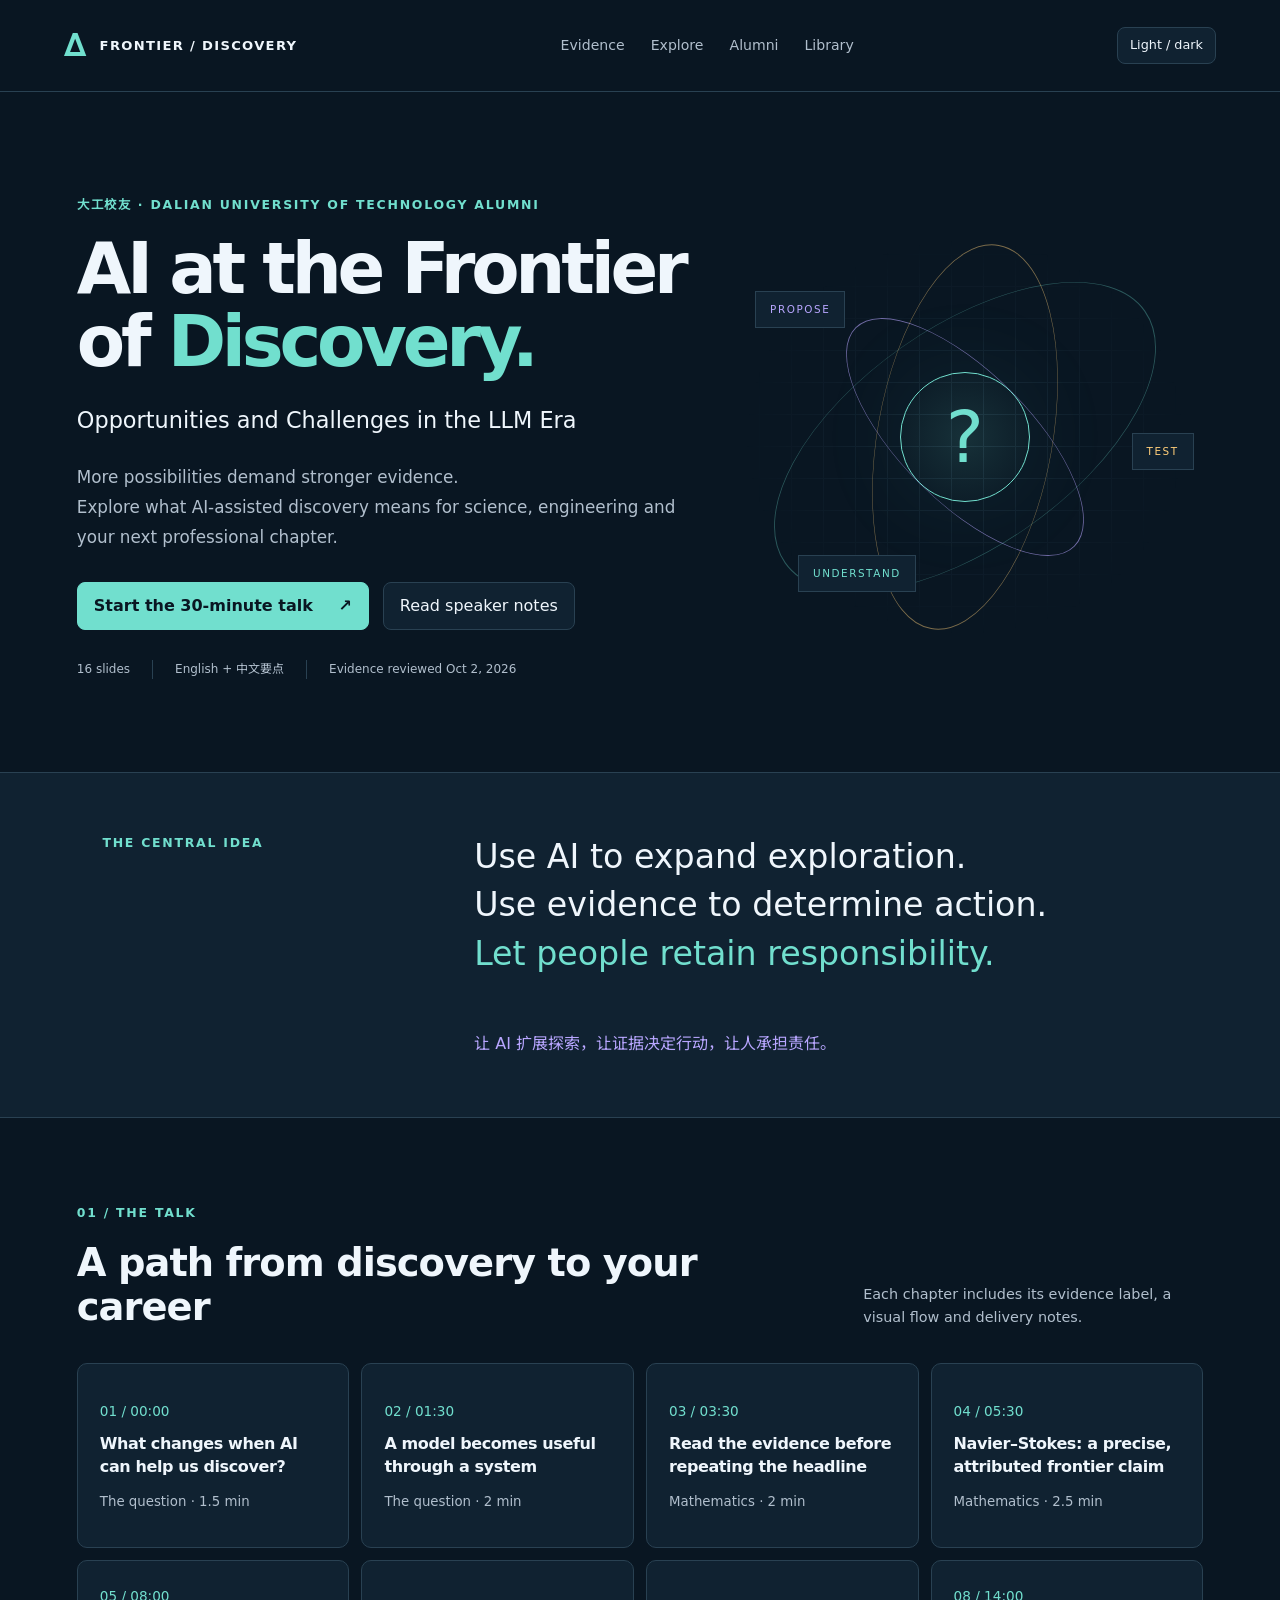
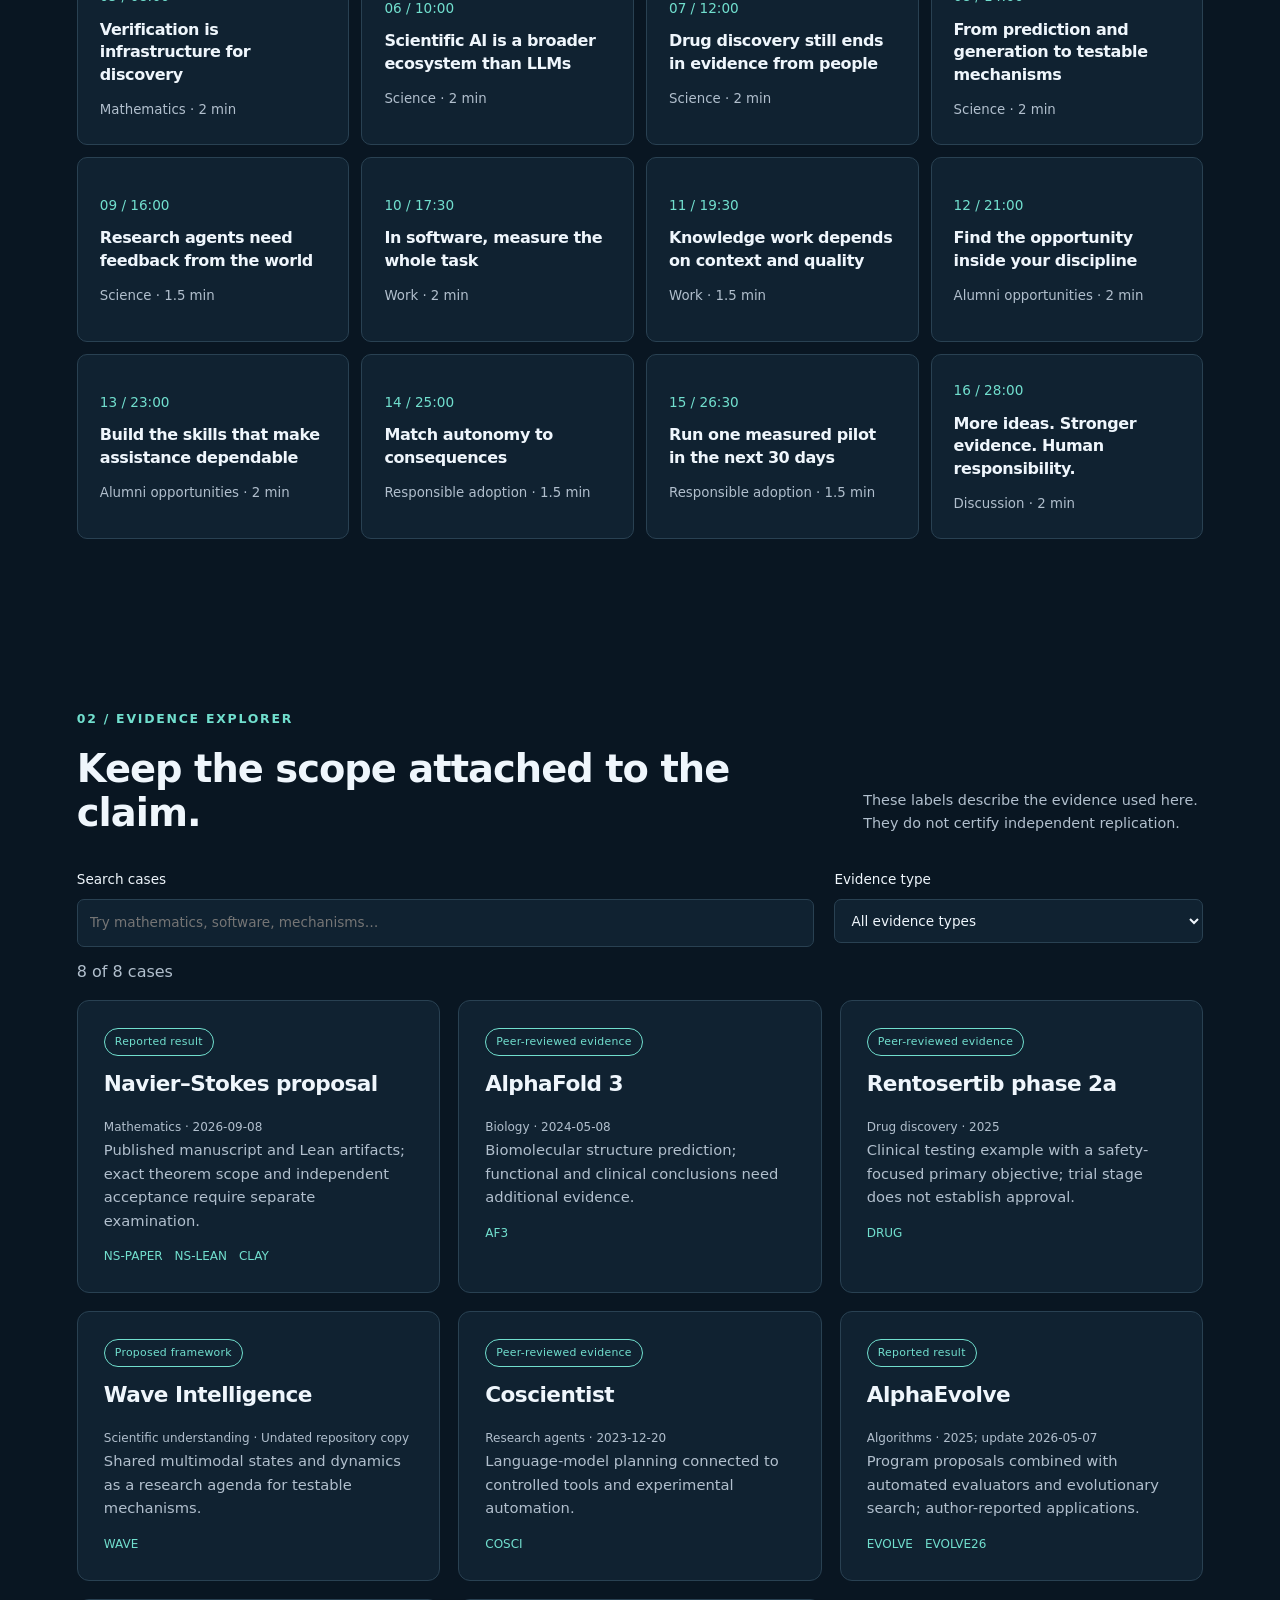
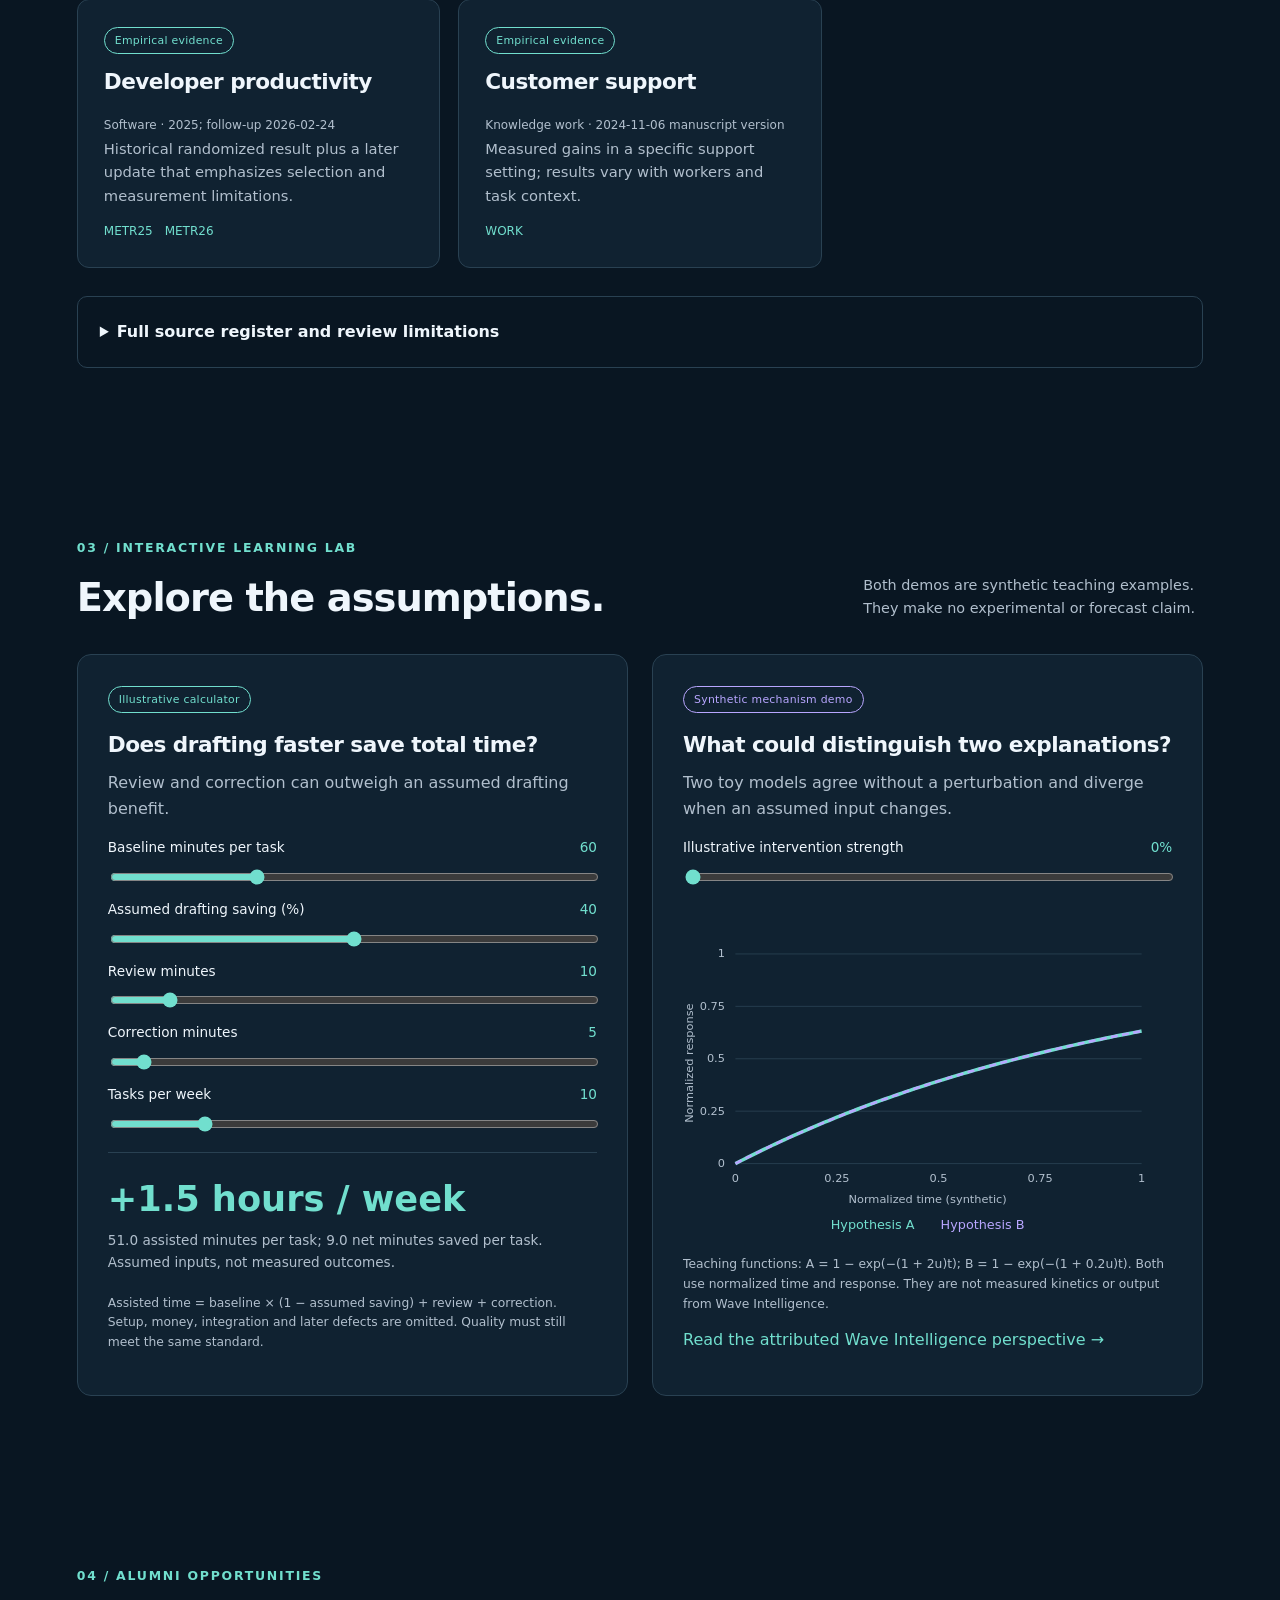
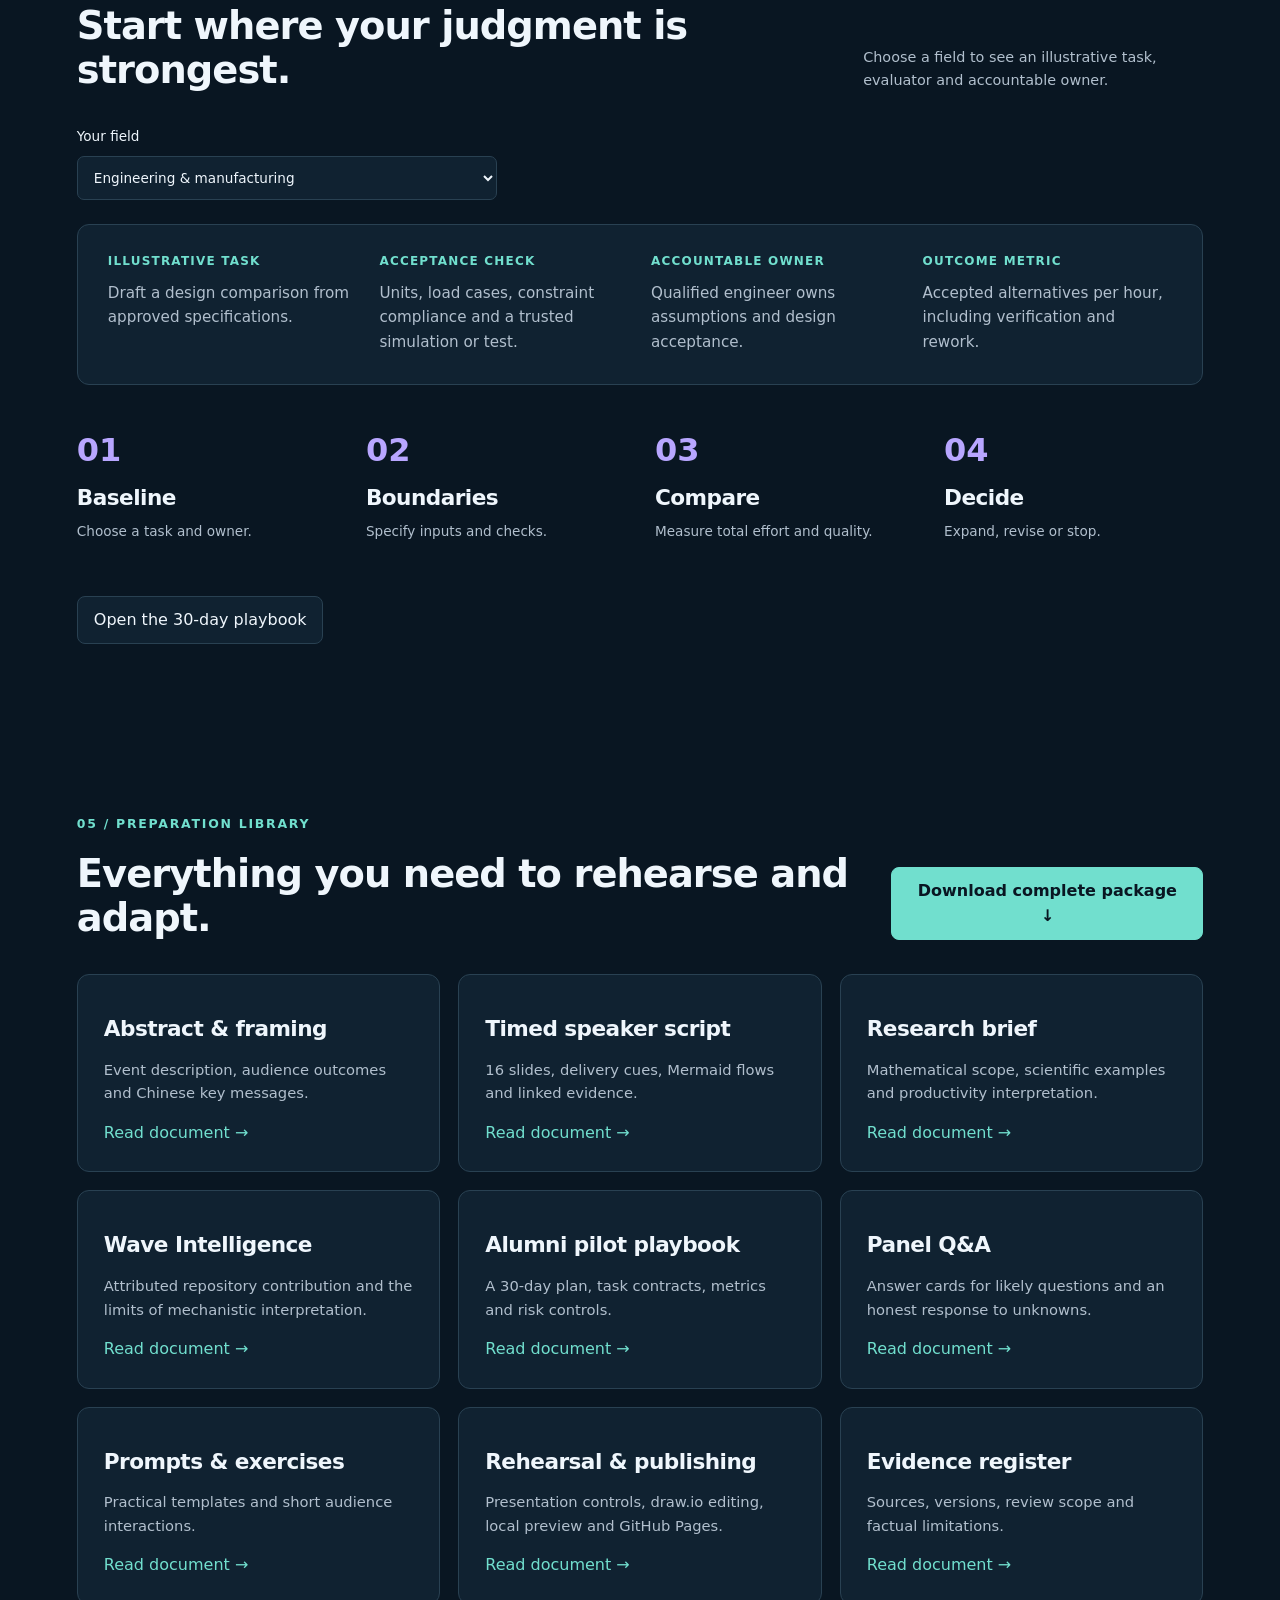
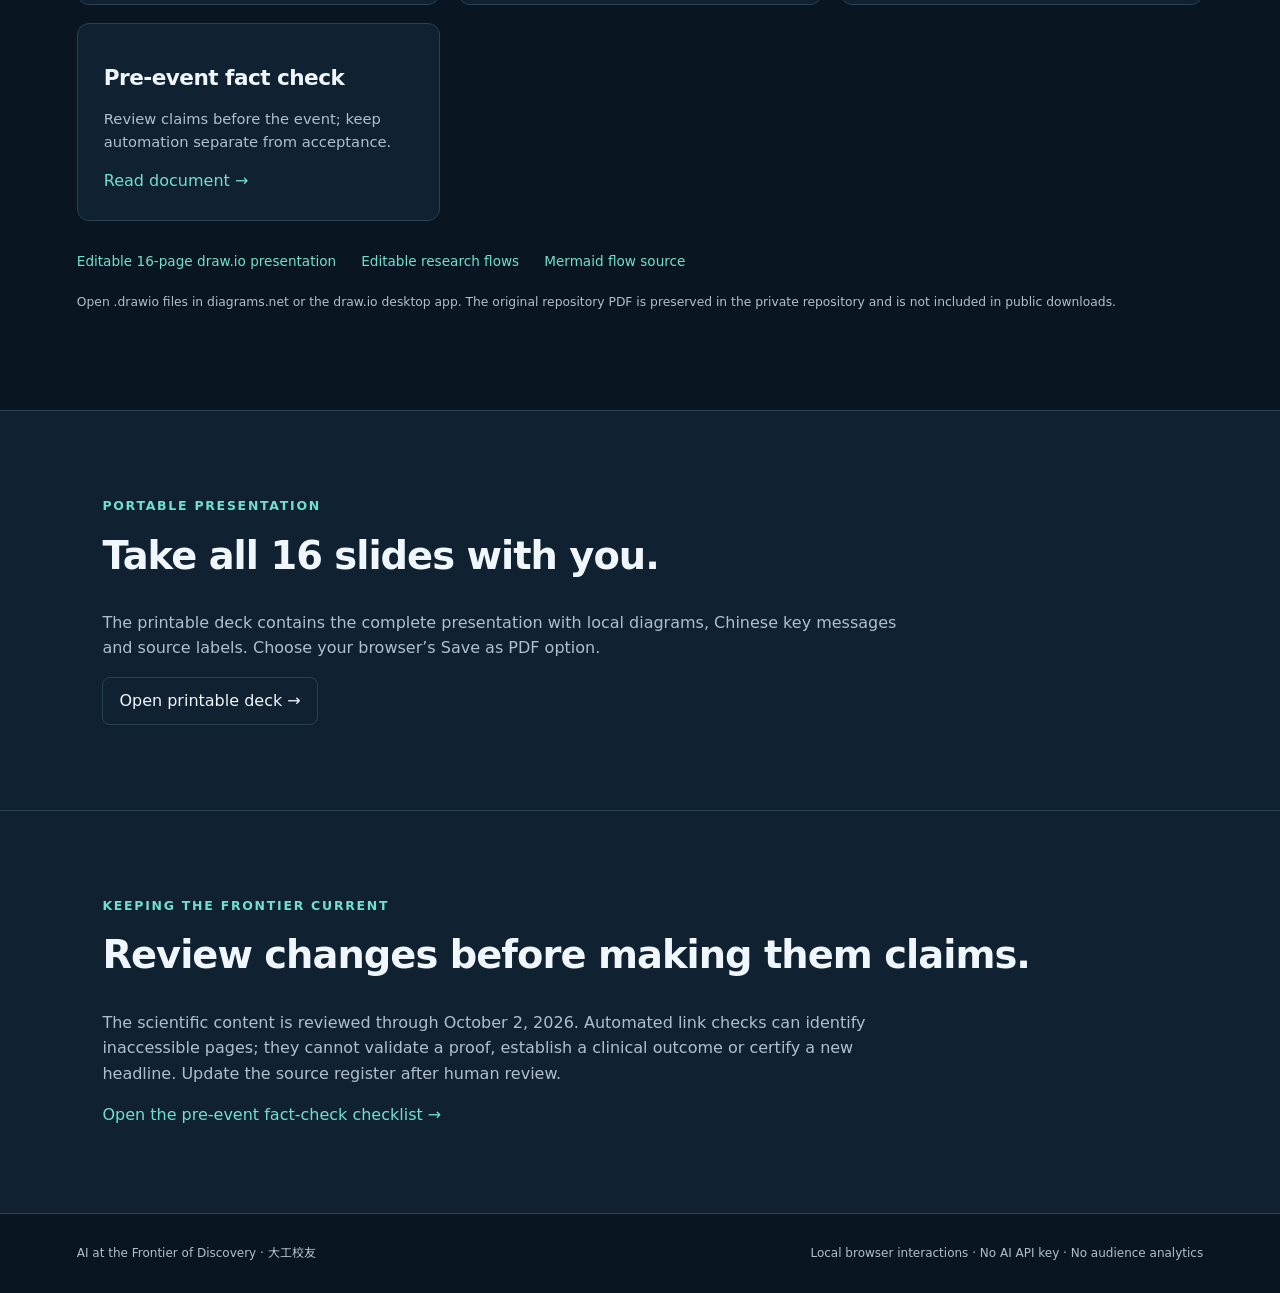
==== public/index.html @ de2366d5 "Publish reviewed DUT alumni AI discovery presentation" ====
<!doctype html>
<html lang="en">
<head>
  <meta charset="utf-8">
  <meta name="viewport" content="width=device-width, initial-scale=1">
  <meta name="description" content="A 30-minute talk for Dalian University of Technology alumni: evidence, discovery and career opportunities in the LLM era.">
  <meta name="theme-color" content="#091622">
  <title>AI at the Frontier of Discovery · 大工校友</title>
  <link rel="stylesheet" href="assets/style.css">
  <script defer src="assets/content.js"></script>
  <script defer src="assets/app.js"></script>
</head>
<body>
  <a class="skip" href="#main">Skip to content</a>
  <header class="topbar"><a class="brand" href="#home"><span class="brand-mark">∆</span> FRONTIER / DISCOVERY</a><nav aria-label="Main"><a href="#evidence">Evidence</a><a href="#lab">Explore</a><a href="#alumni">Alumni</a><a href="#library">Library</a></nav><button id="theme" aria-label="Toggle color theme">Light / dark</button></header>
  <main id="main">
    <section class="hero" id="home"><div class="hero-copy"><p class="eyebrow">大工校友 · Dalian University of Technology alumni</p><h1>AI at the Frontier<br>of <span>Discovery.</span></h1><p class="subtitle">Opportunities and Challenges in the LLM Era</p><p class="hero-body">More possibilities demand stronger evidence.<br>Explore what AI-assisted discovery means for science, engineering and your next professional chapter.</p><div class="actions"><button class="primary" id="present">Start the 30-minute talk <span>↗</span></button><a class="button" href="read/01-speaker-notes.html">Read speaker notes</a></div><div class="metadata"><span>16 slides</span><span>English + 中文要点</span><span>Evidence reviewed <time datetime="2026-10-02">Oct 2, 2026</time></span></div></div><div class="hero-art" aria-hidden="true"><div class="orbit orbit-a"></div><div class="orbit orbit-b"></div><div class="orbit orbit-c"></div><div class="art-core">?</div><span class="art-tag tag-a">PROPOSE</span><span class="art-tag tag-b">TEST</span><span class="art-tag tag-c">UNDERSTAND</span><div class="art-grid"></div></div></section>
    <section class="thesis"><p class="eyebrow">The central idea</p><p>Use AI to expand exploration.<br>Use evidence to determine action.<br><span>Let people retain responsibility.</span></p><div class="zh">让 AI 扩展探索，让证据决定行动，让人承担责任。</div></section>
    <section id="talk" class="section"><div class="section-head"><div><p class="eyebrow">01 / The talk</p><h2>A path from discovery to your career</h2></div><p>Each chapter includes its evidence label, a visual flow and delivery notes.</p></div><div id="chapter-list" class="chapter-grid"></div></section>
    <section id="evidence" class="section"><div class="section-head"><div><p class="eyebrow">02 / Evidence explorer</p><h2>Keep the scope attached to the claim.</h2></div><p>These labels describe the evidence used here. They do not certify independent replication.</p></div><div class="filters"><label>Search cases<input id="evidence-search" type="search" placeholder="Try mathematics, software, mechanisms…"></label><label>Evidence type<select id="evidence-filter"><option value="all">All evidence types</option><option>Reported result</option><option>Peer-reviewed evidence</option><option>Proposed framework</option><option>Empirical evidence</option></select></label></div><p id="evidence-count" role="status"></p><div id="evidence-cards" class="card-grid"></div><details class="source-panel"><summary>Full source register and review limitations</summary><div id="source-register"></div><a href="read/08-evidence-register.html">Read the complete evidence register</a></details></section>
    <section id="lab" class="section"><div class="section-head"><div><p class="eyebrow">03 / Interactive learning lab</p><h2>Explore the assumptions.</h2></div><p>Both demos are synthetic teaching examples. They make no experimental or forecast claim.</p></div><div class="lab-grid"><article class="panel"><span class="badge">Illustrative calculator</span><h3>Does drafting faster save total time?</h3><p>Review and correction can outweigh an assumed drafting benefit.</p><form id="calculator"><label>Baseline minutes per task <output id="base-out">60</output><input id="base" type="range" min="10" max="180" value="60" step="5"></label><label>Assumed drafting saving (%) <output id="saving-out">40</output><input id="saving" type="range" min="0" max="80" value="40" step="5"></label><label>Review minutes <output id="review-out">10</output><input id="review" type="range" min="0" max="90" value="10" step="5"></label><label>Correction minutes <output id="correction-out">5</output><input id="correction" type="range" min="0" max="90" value="5" step="5"></label><label>Tasks per week <output id="volume-out">10</output><input id="volume" type="range" min="1" max="50" value="10"></label></form><div class="result" aria-live="polite"><strong id="net-hours"></strong><span id="net-detail"></span></div><p class="fineprint">Assisted time = baseline × (1 − assumed saving) + review + correction. Setup, money, integration and later defects are omitted. Quality must still meet the same standard.</p></article><article class="panel"><span class="badge purple">Synthetic mechanism demo</span><h3>What could distinguish two explanations?</h3><p>Two toy models agree without a perturbation and diverge when an assumed input changes.</p><label>Illustrative intervention strength <output id="intervention-out">0%</output><input id="intervention" type="range" min="0" max="100" value="0" step="10"></label><svg id="mechanism-chart" viewBox="0 0 560 330" role="img" aria-labelledby="chart-title chart-desc"><title id="chart-title">Two synthetic response curves</title><desc id="chart-desc">With no intervention, the selected analytic curves coincide. Increasing the synthetic intervention changes one response rate more than the other.</desc><g id="chart-drawing"></g></svg><p class="legend"><span class="legend-a">Hypothesis A</span><span class="legend-b">Hypothesis B</span></p><p class="fineprint">Teaching functions: A = 1 − exp(−(1 + 2u)t); B = 1 − exp(−(1 + 0.2u)t). Both use normalized time and response. They are not measured kinetics or output from Wave Intelligence.</p><a href="read/03-wave-intelligence.html">Read the attributed Wave Intelligence perspective →</a></article></div></section>
    <section id="alumni" class="section"><div class="section-head"><div><p class="eyebrow">04 / Alumni opportunities</p><h2>Start where your judgment is strongest.</h2></div><p>Choose a field to see an illustrative task, evaluator and accountable owner.</p></div><label class="career-label">Your field<select id="career-select"></select></label><div id="career-card" class="career-card" aria-live="polite"></div><div class="pilot-strip"><div><b>01</b><h3>Baseline</h3><p>Choose a task and owner.</p></div><div><b>02</b><h3>Boundaries</h3><p>Specify inputs and checks.</p></div><div><b>03</b><h3>Compare</h3><p>Measure total effort and quality.</p></div><div><b>04</b><h3>Decide</h3><p>Expand, revise or stop.</p></div></div><a class="button" href="read/04-alumni-playbook.html">Open the 30-day playbook</a></section>
    <section id="library" class="section"><div class="section-head"><div><p class="eyebrow">05 / Preparation library</p><h2>Everything you need to rehearse and adapt.</h2></div><a class="button primary" href="downloads/talk-package.zip" download>Download complete package ↓</a></div><div id="document-list" class="card-grid"></div><div class="download-row"><a href="downloads/diagrams/presentation.drawio" download>Editable 16-page draw.io presentation</a><a href="downloads/diagrams/research-flows.drawio" download>Editable research flows</a><a href="downloads/diagrams/flows.md" download>Mermaid flow source</a></div><p class="fineprint">Open .drawio files in diagrams.net or the draw.io desktop app. The original repository PDF is preserved in the private repository and is not included in public downloads.</p></section>
    <section class="section compact"><p class="eyebrow">Portable presentation</p><h2>Take all 16 slides with you.</h2><p>The printable deck contains the complete presentation with local diagrams, Chinese key messages and source labels. Choose your browser’s Save as PDF option.</p><a class="button" href="print.html">Open printable deck →</a></section>
    <section id="updates" class="section compact"><p class="eyebrow">Keeping the frontier current</p><h2>Review changes before making them claims.</h2><p>The scientific content is reviewed through October 2, 2026. Automated link checks can identify inaccessible pages; they cannot validate a proof, establish a clinical outcome or certify a new headline. Update the source register after human review.</p><a href="read/09-fact-check-checklist.html">Open the pre-event fact-check checklist →</a></section>
  </main>
  <footer><span>AI at the Frontier of Discovery · 大工校友</span><span>Local browser interactions · No AI API key · No audience analytics</span></footer>
  <dialog id="deck" aria-labelledby="slide-title"><div class="deck-shell"><div class="deck-top"><span id="slide-section"></span><div class="deck-tools"><button id="fullscreen">Fullscreen</button><button id="notes-toggle" aria-pressed="false">Speaker notes</button><button id="close-deck" aria-label="Close presentation">Close ×</button></div></div><div class="deck-content"><article id="slide" class="slide"><p id="slide-status" class="badge"></p><h2 id="slide-title"></h2><p id="slide-zh" class="slide-zh" lang="zh"></p><ul id="slide-points"></ul><img id="slide-flow" alt=""><p id="slide-caption" class="fineprint"></p><div id="slide-sources" class="slide-sources"></div></article><aside id="speaker-notes" hidden><h3>Delivery notes</h3><p id="slide-script"></p><p id="slide-cue"></p><a href="read/01-speaker-notes.html" target="_blank" rel="noopener">Open all notes in another window</a></aside></div><div class="deck-bottom"><button id="prev-slide" aria-label="Previous slide">← Previous</button><label class="slide-picker">Slide<select id="slide-select" aria-label="Choose slide"></select></label><div class="rehearsal"><span id="talk-time" role="timer">00:00 / 30:00</span><span id="pace">Ready to rehearse</span><button id="timer-toggle">Start timer</button><button id="timer-reset">Reset</button></div><button id="next-slide" aria-label="Next slide">Next →</button></div><div class="progress-track"><div id="slide-progress"></div></div><p class="keyboard-help">← → slides · N notes · Esc close · Timer starts only when you choose Start timer</p></div></dialog>
  <noscript><p class="noscript">Enable JavaScript for presentation and interactive tools. <a href="read/01-speaker-notes.html">The complete speaker script is also available as a readable document.</a></p></noscript>
</body>
</html>
---- public/assets/style.css ----
@font-face{font-family:FrontierCJK;src:url('frontier-cjk.ttf') format('truetype');font-display:swap;unicode-range:U+2000-FFFF}
:root{color-scheme:dark;--bg:#091622;--surface:#102231;--surface2:#152b3d;--text:#eff6fc;--muted:#b1bfcd;--line:#294152;--accent:#71dfce;--purple:#b8a6ff;--gold:#ffce79;--shadow:0 20px 55px #0003}
*{box-sizing:border-box}html{scroll-behavior:smooth;scroll-padding-top:100px}body{margin:0;background:var(--bg);color:var(--text);font-family:Inter,ui-sans-serif,system-ui,-apple-system,"Segoe UI",Arial,FrontierCJK,sans-serif;line-height:1.6}body.light{color-scheme:light;--bg:#f3f6f8;--surface:#fff;--surface2:#e6eef3;--text:#102333;--muted:#485e6c;--line:#cad6df;--accent:#087d70;--purple:#6850ae;--gold:#8c5b0d;--shadow:0 20px 55px #1023330b}a{color:var(--accent);text-decoration:none}a:hover{text-decoration:underline}button,input,select{font:inherit}button,.button{border:1px solid var(--line);border-radius:8px;padding:10px 16px;background:var(--surface);color:var(--text);cursor:pointer;display:inline-block;text-align:center}button:hover,.button:hover{border-color:var(--accent);text-decoration:none}button:disabled{opacity:.4;cursor:default}.primary{background:var(--accent);color:var(--bg);border-color:var(--accent);font-weight:700}.primary:hover{filter:brightness(1.08)}:focus-visible{outline:3px solid var(--gold);outline-offset:4px}h1,h2,h3,p{margin-top:0}h1,h2,h3{line-height:1.15;letter-spacing:-.025em}h2{font-size:clamp(1.9rem,3vw,2.8rem)}h3{font-size:1.35rem}p{color:var(--muted)}.eyebrow{text-transform:uppercase;letter-spacing:.14em;color:var(--accent);font-size:.78rem;font-weight:700;margin-bottom:18px}.skip{position:absolute;top:-100px;left:20px;z-index:1000;background:var(--accent);color:var(--bg);padding:12px}.skip:focus{top:12px}.topbar{display:flex;align-items:center;justify-content:space-between;gap:24px;padding:20px max(5vw,24px);border-bottom:1px solid var(--line);position:sticky;top:0;z-index:10;background:var(--bg)}.brand{display:flex;align-items:center;gap:12px;color:var(--text);font-size:.82rem;letter-spacing:.1em;font-weight:700}.brand-mark{color:var(--accent);font-size:2rem}.topbar nav{display:flex;gap:26px}.topbar nav a{color:var(--muted);font-size:.88rem}.topbar button{font-size:.8rem;padding:7px 12px}.hero{padding:100px 6vw 90px;max-width:1500px;margin:auto;display:grid;grid-template-columns:1.3fr 1fr;align-items:center;gap:30px;min-height:680px}.hero h1{font-size:clamp(3rem,5.5vw,5.6rem);line-height:1.03;margin-bottom:25px;letter-spacing:-.06em}.hero h1 span{color:var(--accent)}.subtitle{font-size:1.4rem;color:var(--text)}.hero-body{font-size:1.05rem;max-width:600px;line-height:1.8}.actions{display:flex;gap:14px;flex-wrap:wrap;margin-top:30px}.actions span{margin-left:20px}.metadata{display:flex;gap:22px;font-size:.75rem;color:var(--muted);margin-top:30px;flex-wrap:wrap}.metadata span+span{border-left:1px solid var(--line);padding-left:22px}.hero-art{height:430px;position:relative;display:flex;align-items:center;justify-content:center;isolation:isolate}.art-core{display:grid;place-items:center;border:1px solid var(--accent);border-radius:50%;width:130px;height:130px;font-size:4.5rem;color:var(--accent);background:radial-gradient(circle,#71dfce22,transparent);box-shadow:0 0 100px #71dfce15}.orbit{position:absolute;width:310px;height:310px;border:1px solid #71dfce55;border-radius:50%;transform:rotate(-25deg) scaleY(.5)}.orbit-a{transform:rotate(45deg) scaleY(.42);border-color:#b8a6ff99}.orbit-b{transform:rotate(-35deg) scaleY(.5);width:440px;height:440px}.orbit-c{transform:rotate(100deg) scaleY(.45);border-color:#ffce7977;width:390px;height:390px}.art-tag{position:absolute;font-size:.65rem;letter-spacing:.15em;background:var(--surface);border:1px solid var(--line);padding:9px 14px}.tag-a{left:6%;top:16%;color:var(--purple)}.tag-b{right:2%;top:49%;color:var(--gold)}.tag-c{left:15%;bottom:14%;color:var(--accent)}.art-grid{position:absolute;inset:0;z-index:-1;background-image:linear-gradient(var(--line) 1px,transparent 1px),linear-gradient(90deg,var(--line) 1px,transparent 1px);background-size:32px 32px;mask-image:radial-gradient(ellipse,#0007,transparent 65%)}.thesis{border-block:1px solid var(--line);padding:60px 8vw;background:var(--surface);display:grid;grid-template-columns:1fr 2fr;gap:20px}.thesis>p:nth-child(2){font-size:clamp(1.6rem,2.6vw,2.3rem);color:var(--text);line-height:1.45}.thesis span{color:var(--accent)}.zh{grid-column:2;color:var(--purple);font-size:1rem}.section{padding:85px 6vw;max-width:1500px;margin:auto;scroll-margin-top:30px}.section-head{display:flex;justify-content:space-between;align-items:end;gap:36px;margin-bottom:34px}.section-head h2{max-width:780px;margin-bottom:0}.section-head>p{max-width:340px;font-size:.9rem;margin:0}.chapter-grid{display:grid;grid-template-columns:repeat(4,1fr);gap:12px}.chapter{display:block;background:var(--surface);border:1px solid var(--line);border-radius:10px;padding:22px;text-align:left;width:100%;min-height:185px}.chapter .number{color:var(--accent);font-size:.85rem}.chapter h3{font-size:1rem;margin:10px 0;line-height:1.4}.chapter small{color:var(--muted)}.filters{display:grid;grid-template-columns:2fr 1fr;gap:20px;margin-bottom:12px}label{display:block;color:var(--text);font-size:.85rem}input[type=search],select{display:block;width:100%;margin-top:8px;padding:12px;border:1px solid var(--line);border-radius:7px;background:var(--surface);color:var(--text)}.card-grid{display:grid;grid-template-columns:repeat(3,1fr);gap:18px}.card{padding:26px;border:1px solid var(--line);border-radius:12px;background:var(--surface)}.card h3{margin:16px 0}.card p{font-size:.92rem}.card time{font-size:.75rem;color:var(--muted)}.badge{display:inline-block;font-size:.68rem;letter-spacing:.025em;border:1px solid var(--accent);color:var(--accent);border-radius:30px;padding:4px 10px;background:transparent}.badge.purple{color:var(--purple);border-color:var(--purple)}.source-links{display:flex;flex-wrap:wrap;gap:12px;font-size:.75rem}.source-panel{border:1px solid var(--line);border-radius:10px;padding:22px;margin-top:28px}.source-panel summary{cursor:pointer;font-weight:600}.source-entry{margin:24px 0;padding-bottom:12px;border-bottom:1px solid var(--line)}.source-entry p{font-size:.88rem}.source-entry small{color:var(--muted)}.lab-grid{display:grid;grid-template-columns:1fr 1fr;gap:24px}.panel{padding:30px;border:1px solid var(--line);border-radius:14px;background:var(--surface)}.panel h3{margin:20px 0 12px}.panel label{margin:14px 0}.panel output{float:right;color:var(--accent);font-variant-numeric:tabular-nums}input[type=range]{display:block;width:100%;margin-top:10px;accent-color:var(--accent);cursor:pointer}.result{border-top:1px solid var(--line);padding:25px 0 0;margin-top:20px}.result strong{display:block;font-size:2.2rem;color:var(--accent);line-height:1.2}.result.negative strong{color:var(--gold)}.result span{display:block;color:var(--muted);font-size:.85rem;margin-top:10px}.fineprint{font-size:.77rem;line-height:1.6;color:var(--muted);margin-top:20px}.legend{display:flex;justify-content:center;gap:26px;font-size:.8rem}.legend-a{color:var(--accent)}.legend-b{color:var(--purple)}#mechanism-chart{width:100%;height:auto;margin-top:20px}#mechanism-chart text{fill:var(--muted);font-family:inherit;font-size:13px}#mechanism-chart .axis{stroke:var(--line)}.career-label{max-width:420px;margin-bottom:24px}.career-card{display:grid;grid-template-columns:repeat(4,1fr);gap:22px;background:var(--surface);padding:30px;border:1px solid var(--line);border-radius:12px}.career-card h3{font-size:.75rem;color:var(--accent);text-transform:uppercase;letter-spacing:.1em}.career-card p{font-size:.95rem;margin:0}.pilot-strip{display:grid;grid-template-columns:repeat(4,1fr);gap:30px;margin:40px 0}.pilot-strip b{font-size:2rem;color:var(--purple)}.pilot-strip h3{margin:10px 0}.pilot-strip p{font-size:.85rem}.download-row{display:flex;flex-wrap:wrap;gap:25px;margin-top:30px;font-size:.85rem}.compact{border-top:1px solid var(--line);max-width:none;padding-inline:8vw;background:var(--surface)}.compact p{max-width:800px}footer{display:flex;justify-content:space-between;gap:25px;padding:30px 6vw;border-top:1px solid var(--line);font-size:.75rem;color:var(--muted)}.noscript{padding:30px}.reader nav{display:flex;gap:24px;align-items:center;flex-wrap:wrap;padding:24px 5vw;border-bottom:1px solid var(--line)}.reader main{max-width:1000px;margin:60px auto;padding:0 30px 60px}.reader h1{font-size:2.8rem}.reader h2{font-size:1.8rem;margin-top:50px}.reader h3{margin-top:35px}.reader p,.reader li{color:var(--muted)}.reader li{margin-block:8px}.reader pre{padding:20px;border:1px solid var(--line);background:var(--surface);overflow:auto;border-radius:10px;white-space:pre-wrap}.reader code{font-size:.88rem;color:var(--text);overflow-wrap:anywhere}.table-scroll{overflow:auto}table{border-collapse:collapse;width:100%;font-size:.85rem;margin-block:20px}th,td{border:1px solid var(--line);padding:13px;text-align:left;vertical-align:top}th{background:var(--surface2)}.mermaid-output{background:#fff;border-radius:8px;margin-top:15px;overflow:auto}.mermaid-output svg{max-width:100%;height:auto}.reader .render-mermaid{font-size:.8rem}dialog{max-width:none;max-height:none;inset:0;margin:0;width:100vw;height:100dvh;border:0;padding:0;background:var(--bg);color:var(--text)}dialog::backdrop{background:#000b}.deck-shell{display:flex;flex-direction:column;height:100%;padding:22px 4vw}.deck-top,.deck-bottom{display:flex;align-items:center;justify-content:space-between;gap:18px}.deck-top{font-size:.8rem;color:var(--accent)}.deck-tools{display:flex;gap:10px}.deck-tools button,.deck-bottom button{font-size:.8rem;padding:8px 12px}.deck-content{flex:1;min-height:0;display:flex;gap:30px;overflow:auto;align-items:start}.slide{width:100%;max-width:1450px;margin:auto;padding:24px 2vw 10px}.slide h2{font-size:clamp(2rem,4vw,4rem);max-width:1200px;line-height:1.1;margin:16px 0}.slide-zh{color:var(--purple);font-size:clamp(.95rem,1.4vw,1.4rem)}.slide ul{padding-left:24px;margin:18px 0;list-style-type:disc}.slide li{font-size:clamp(1.05rem,1.75vw,1.75rem);line-height:1.5;margin:8px 0}.slide img{display:block;width:100%;max-height:220px;object-fit:contain}.slide .fineprint{font-size:.72rem;margin:0 0 8px}.slide-sources{display:flex;gap:14px;font-size:.72rem;flex-wrap:wrap}.deck-content.has-notes .slide{width:65%;margin:0}.deck-content aside{width:35%;padding:22px;background:var(--surface);font-size:.86rem;border-radius:10px;margin-top:25px}.deck-content aside p{white-space:pre-line}.deck-content.has-notes .slide h2{font-size:2.5rem}.deck-content.has-notes .slide li{font-size:1.15rem}.deck-content.has-notes .slide img{max-height:160px}.deck-bottom{padding-top:14px;border-top:1px solid var(--line)}.slide-picker{min-width:110px;font-size:.7rem}.slide-picker select{padding:5px;margin-top:2px;max-width:180px;font-size:.8rem}.rehearsal{display:flex;align-items:center;gap:12px;font-size:.8rem;flex-wrap:wrap}.rehearsal #talk-time{font-variant-numeric:tabular-nums;color:var(--accent)}#pace{font-size:.7rem;color:var(--muted);max-width:180px}.progress-track{height:3px;background:var(--line);margin-top:14px}#slide-progress{height:3px;background:var(--accent);transition:width .2s}.keyboard-help{font-size:.65rem;text-align:center;margin:8px 0 0;color:var(--muted)}
@media(min-width:1500px){.hero{padding-inline:90px}.section{padding-inline:90px}}@media(max-width:1000px){.hero{grid-template-columns:1.5fr 1fr;padding-top:65px}.hero-art{transform:scale(.8)}.chapter-grid{grid-template-columns:repeat(2,1fr)}.card-grid{grid-template-columns:repeat(2,1fr)}.career-card{grid-template-columns:1fr 1fr}.rehearsal #pace{display:none}.topbar{gap:12px}.topbar nav{gap:15px}.deck-bottom{gap:8px}.deck-content.has-notes .slide h2{font-size:2rem}}@media(max-width:700px){.topbar{flex-wrap:wrap;padding:14px 20px}.topbar nav{order:3;width:100%;justify-content:space-between}.hero{grid-template-columns:1fr;padding:60px 24px 45px;min-height:auto}.hero-art{display:none}.hero h1{font-size:3.25rem}.metadata{gap:12px}.metadata span+span{padding-left:12px}.thesis{display:block;padding:40px 24px}.section{padding:55px 24px}.section-head{display:block}.section-head>p{margin-top:18px;max-width:none}.section-head>.button{margin-top:20px}.card-grid,.lab-grid,.filters{grid-template-columns:1fr}.chapter{padding:16px;min-height:170px}.panel{padding:22px}.career-card{padding:22px}.pilot-strip{grid-template-columns:1fr 1fr;gap:20px}.download-row{display:block}.download-row a{display:block;margin:18px 0}footer{display:block;padding:25px}footer span{display:block;margin:10px 0}.slide{padding:18px 0}.slide h2{font-size:2rem}.slide li{font-size:1.05rem}.slide img{min-height:115px}.deck-top{align-items:start}.deck-tools{flex-wrap:wrap;justify-content:end;gap:5px}.deck-tools button{font-size:.65rem}.deck-shell{padding:15px}.deck-content.has-notes{display:block}.deck-content.has-notes .slide,.deck-content aside{width:100%}.deck-bottom{flex-wrap:wrap}.rehearsal{order:4;width:100%;justify-content:center}.slide-picker{flex:1;max-width:180px}.keyboard-help{font-size:.6rem}.reader main{padding-inline:20px;margin-top:35px}.reader h1{font-size:2rem}.reader nav{font-size:.85rem;gap:15px}}
.slide h2{font-size:clamp(2rem,3.5vw,3.35rem)}.slide li{font-size:clamp(1.05rem,1.6vw,1.5rem)}.slide img{max-height:170px}
@media(max-height:800px) and (min-width:701px){.slide{padding-top:15px}.slide h2{font-size:2.5rem;margin:12px 0}.slide li{font-size:1.2rem;margin:5px 0}.slide ul{margin:12px 0}.slide img{max-height:130px}.slide-zh{font-size:1rem}.deck-shell{padding-top:15px;padding-bottom:15px}}
@media(prefers-reduced-motion:reduce){html{scroll-behavior:auto}*{transition:none!important;animation:none!important}}
@media print{body{background:#fff;color:#111;--text:#111;--muted:#333;--accent:#14584f;--line:#aaa;--surface:#fff;--surface2:#eee}.topbar,.hero-art,button,.filters,footer,.actions,.keyboard-help,.render-mermaid,.reader nav{display:none!important}.section,.hero,.thesis{padding:20px}.card,.panel,.chapter{break-inside:avoid}.card-grid,.chapter-grid{display:block}.card,.chapter{margin-bottom:15px}.reader main{max-width:none;margin:0;padding:0}.reader h2{break-after:avoid}.reader a{color:#14584f}.table-scroll{overflow:visible}dialog[open]{position:static;display:block;height:auto}.deck-shell{display:block}.deck-top,.deck-bottom,.progress-track,#speaker-notes{display:none!important}.deck-content,.slide{display:block;width:100%!important;overflow:visible}.slide img{background:#091622}.slide h2{font-size:30pt}.slide li{font-size:17pt}body:has(dialog[open])>header,body:has(dialog[open])>main,body:has(dialog[open])>footer{display:none!important}}
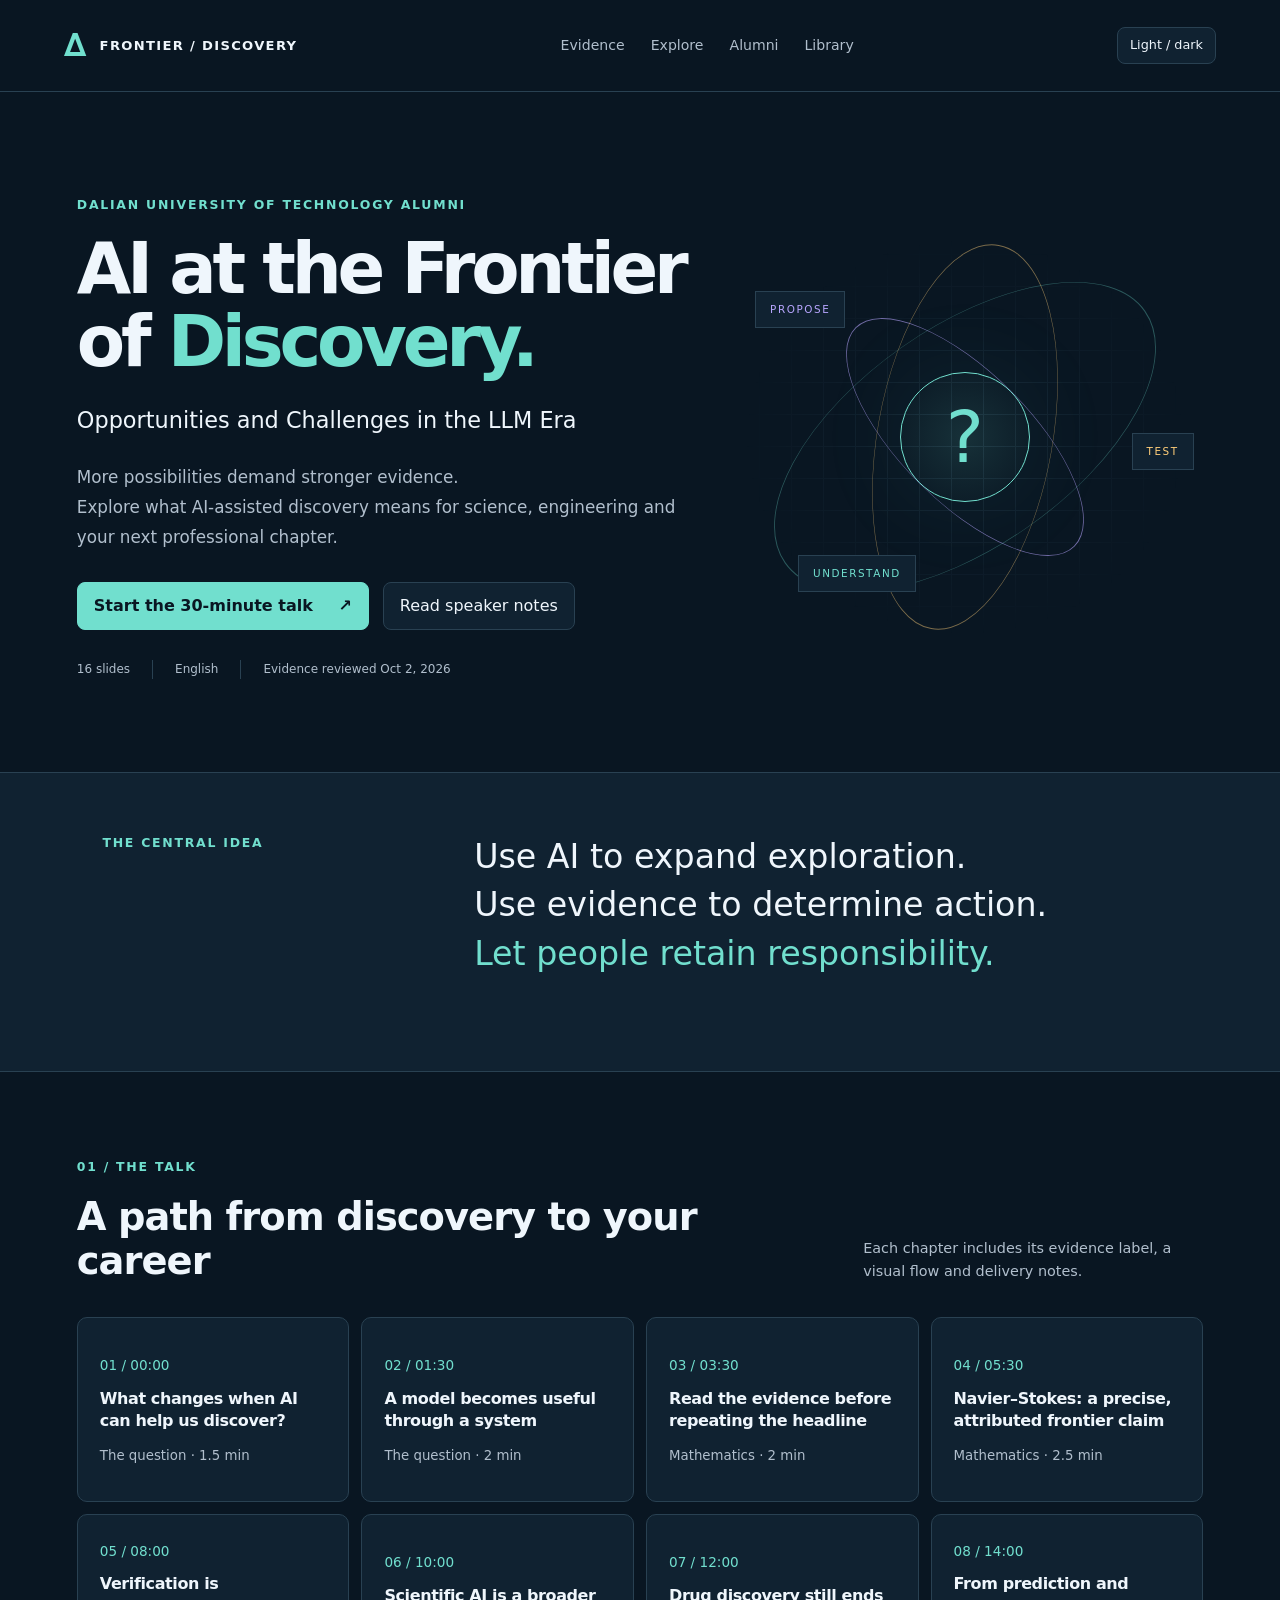
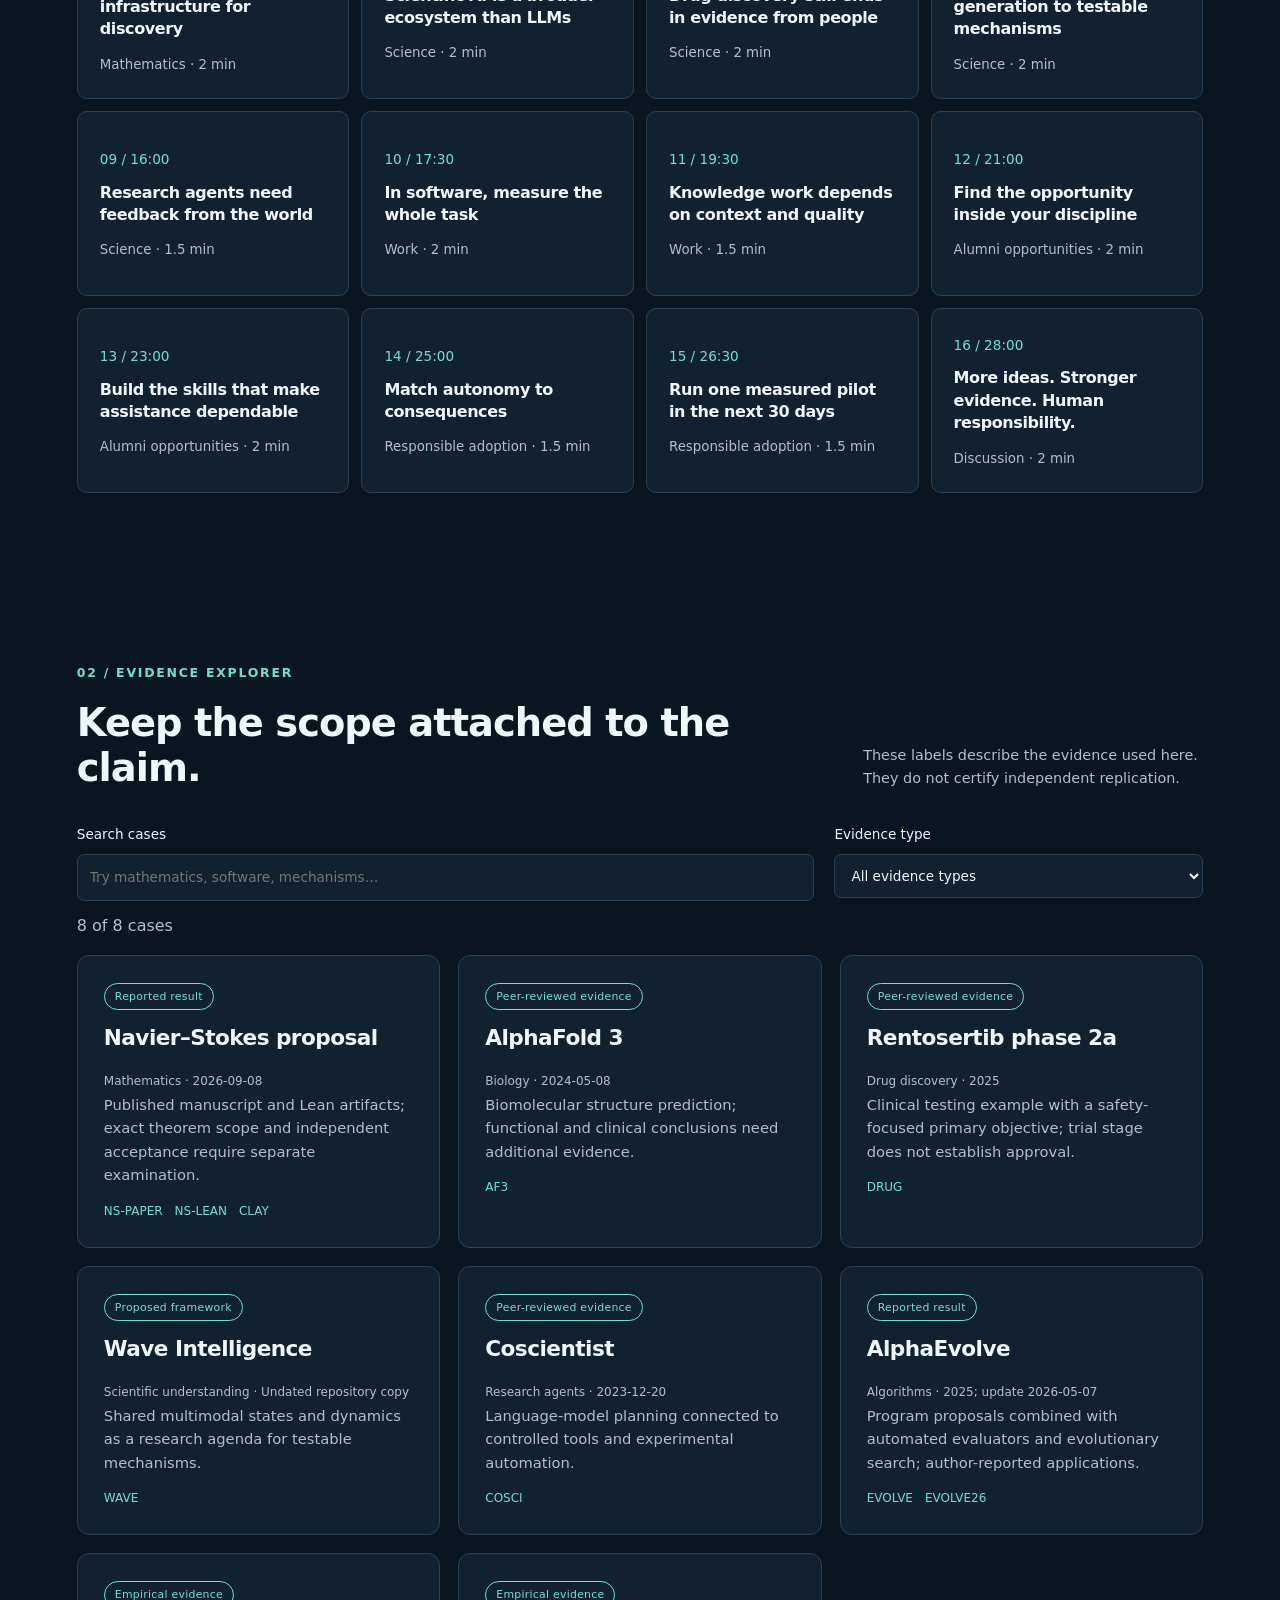
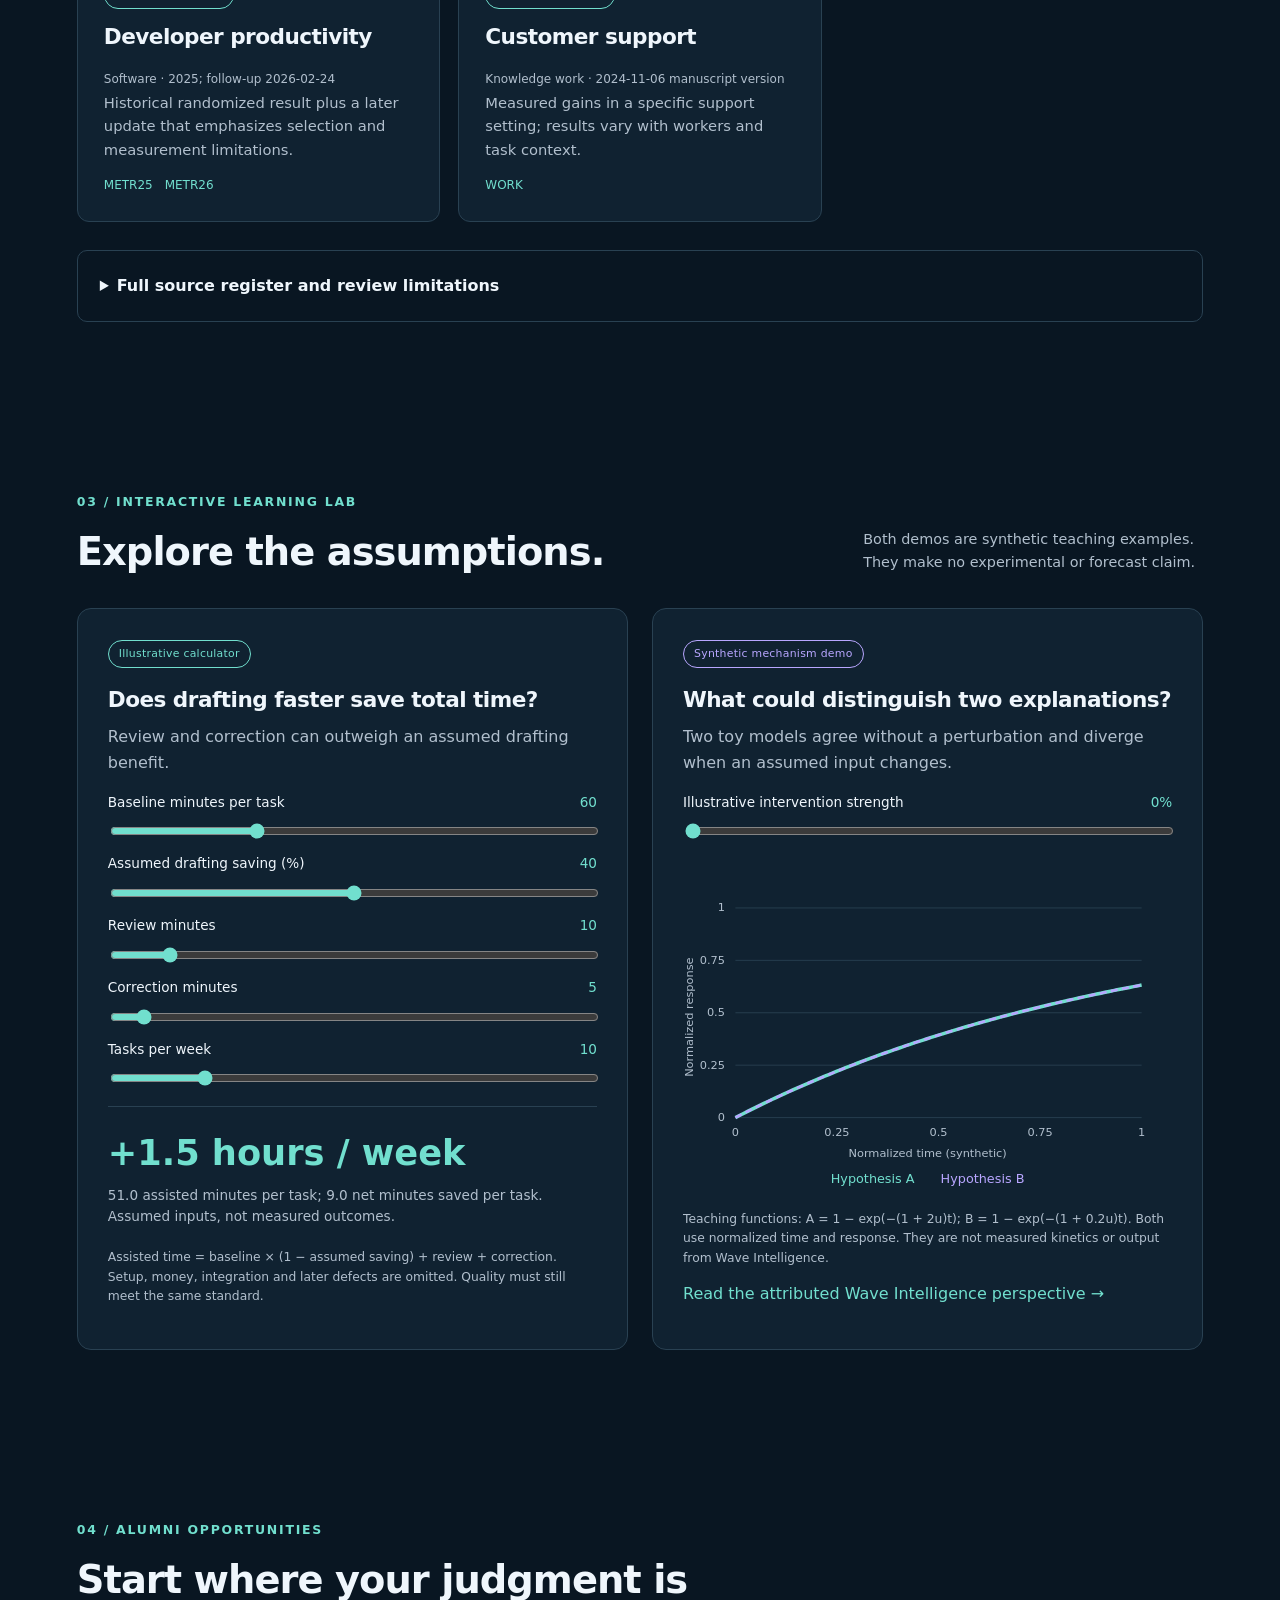
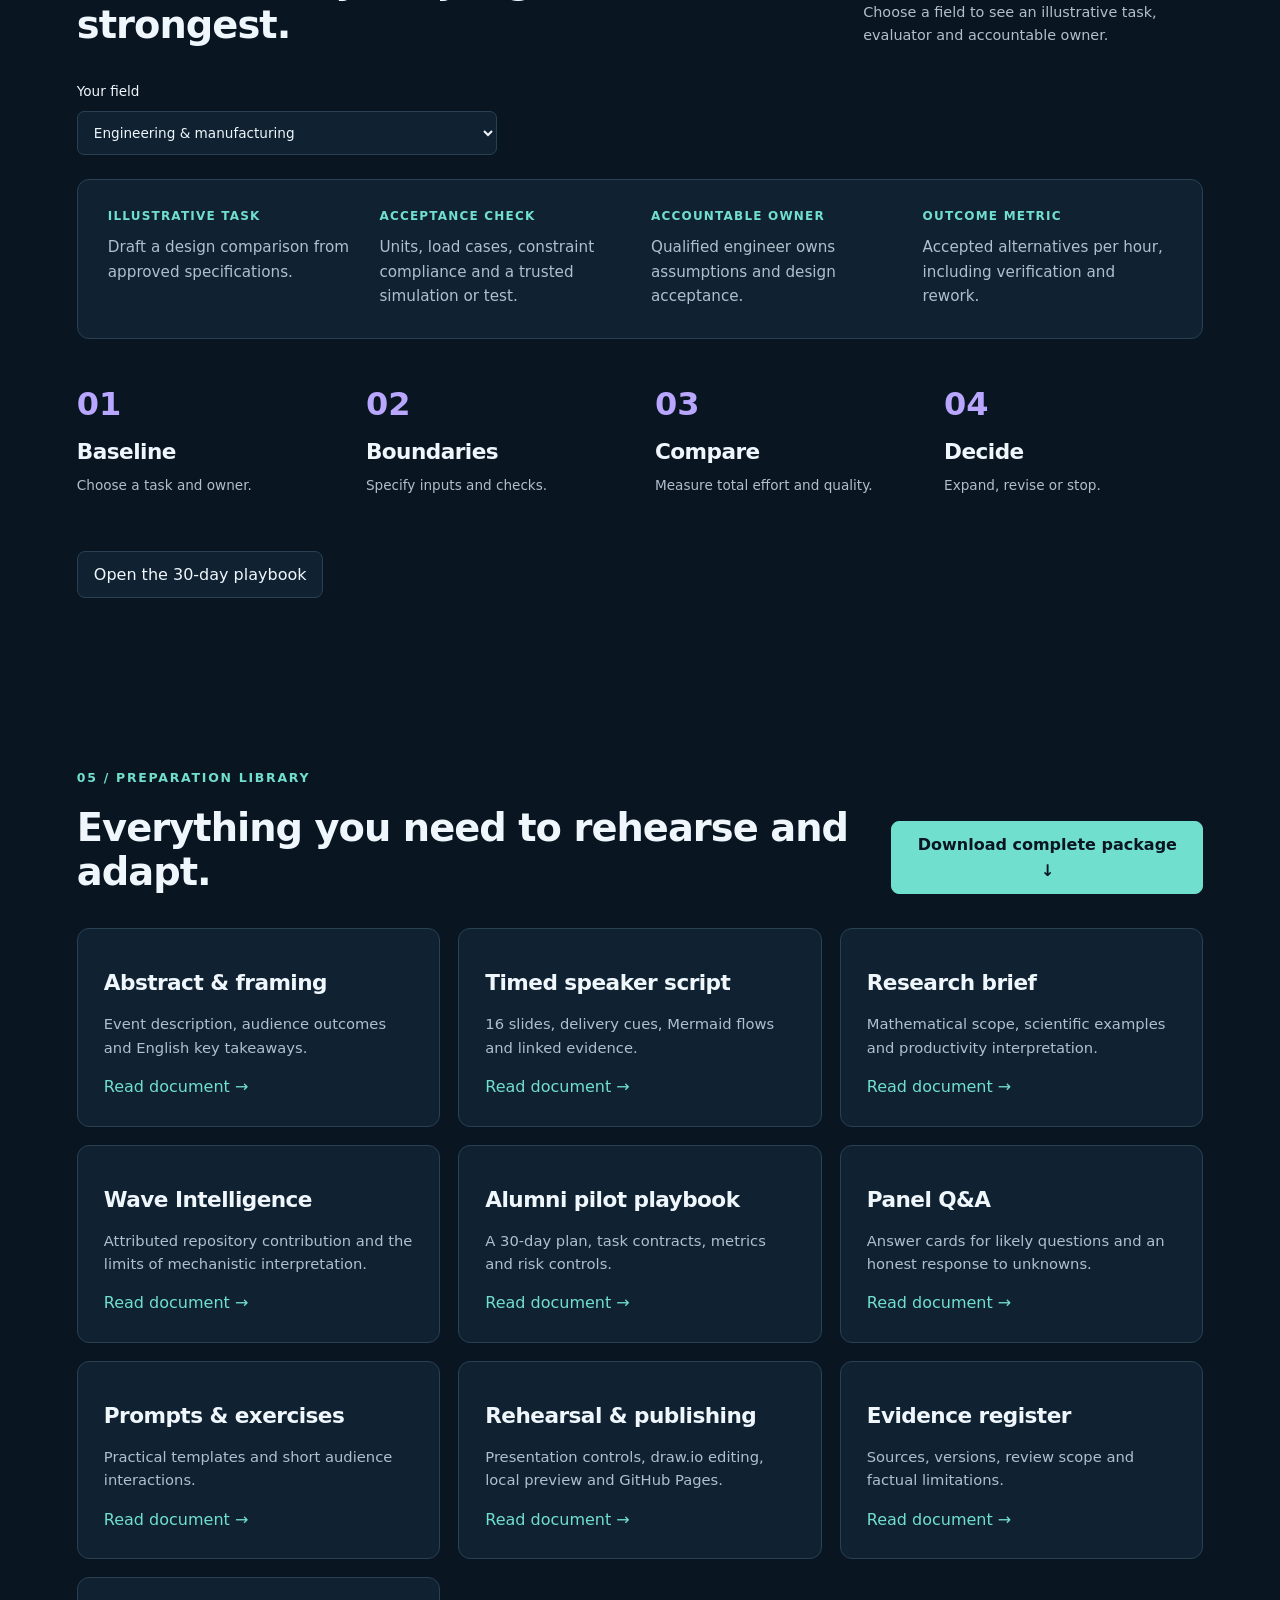
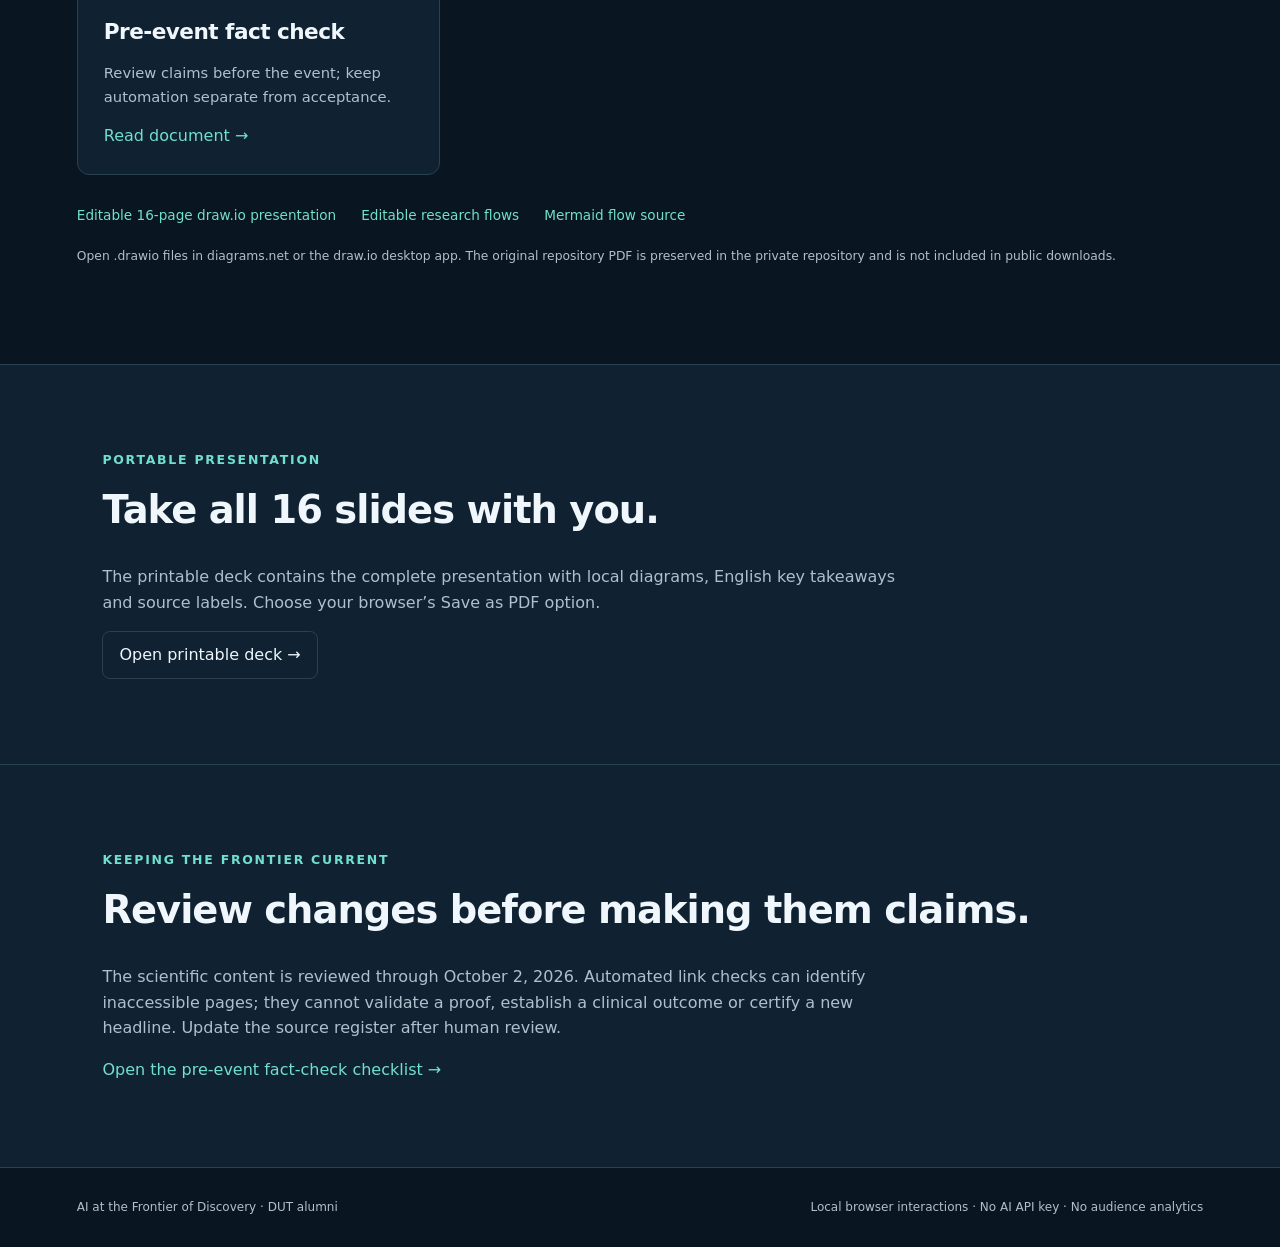
==== commit bf388da8: "Publish English-only presentation, documents and PDF exports" ====
--- a/public/index.html
+++ b/public/index.html
@@ -5,7 +5,7 @@
   <meta name="viewport" content="width=device-width, initial-scale=1">
   <meta name="description" content="A 30-minute talk for Dalian University of Technology alumni: evidence, discovery and career opportunities in the LLM era.">
   <meta name="theme-color" content="#091622">
-  <title>AI at the Frontier of Discovery · 大工校友</title>
+  <title>AI at the Frontier of Discovery · DUT alumni</title>
   <link rel="stylesheet" href="assets/style.css">
   <script defer src="assets/content.js"></script>
   <script defer src="assets/app.js"></script>
@@ -14,18 +14,18 @@
   <a class="skip" href="#main">Skip to content</a>
   <header class="topbar"><a class="brand" href="#home"><span class="brand-mark">∆</span> FRONTIER / DISCOVERY</a><nav aria-label="Main"><a href="#evidence">Evidence</a><a href="#lab">Explore</a><a href="#alumni">Alumni</a><a href="#library">Library</a></nav><button id="theme" aria-label="Toggle color theme">Light / dark</button></header>
   <main id="main">
-    <section class="hero" id="home"><div class="hero-copy"><p class="eyebrow">大工校友 · Dalian University of Technology alumni</p><h1>AI at the Frontier<br>of <span>Discovery.</span></h1><p class="subtitle">Opportunities and Challenges in the LLM Era</p><p class="hero-body">More possibilities demand stronger evidence.<br>Explore what AI-assisted discovery means for science, engineering and your next professional chapter.</p><div class="actions"><button class="primary" id="present">Start the 30-minute talk <span>↗</span></button><a class="button" href="read/01-speaker-notes.html">Read speaker notes</a></div><div class="metadata"><span>16 slides</span><span>English + 中文要点</span><span>Evidence reviewed <time datetime="2026-10-02">Oct 2, 2026</time></span></div></div><div class="hero-art" aria-hidden="true"><div class="orbit orbit-a"></div><div class="orbit orbit-b"></div><div class="orbit orbit-c"></div><div class="art-core">?</div><span class="art-tag tag-a">PROPOSE</span><span class="art-tag tag-b">TEST</span><span class="art-tag tag-c">UNDERSTAND</span><div class="art-grid"></div></div></section>
-    <section class="thesis"><p class="eyebrow">The central idea</p><p>Use AI to expand exploration.<br>Use evidence to determine action.<br><span>Let people retain responsibility.</span></p><div class="zh">让 AI 扩展探索，让证据决定行动，让人承担责任。</div></section>
+    <section class="hero" id="home"><div class="hero-copy"><p class="eyebrow">Dalian University of Technology alumni</p><h1>AI at the Frontier<br>of <span>Discovery.</span></h1><p class="subtitle">Opportunities and Challenges in the LLM Era</p><p class="hero-body">More possibilities demand stronger evidence.<br>Explore what AI-assisted discovery means for science, engineering and your next professional chapter.</p><div class="actions"><button class="primary" id="present">Start the 30-minute talk <span>↗</span></button><a class="button" href="read/01-speaker-notes.html">Read speaker notes</a></div><div class="metadata"><span>16 slides</span><span>English</span><span>Evidence reviewed <time datetime="2026-10-02">Oct 2, 2026</time></span></div></div><div class="hero-art" aria-hidden="true"><div class="orbit orbit-a"></div><div class="orbit orbit-b"></div><div class="orbit orbit-c"></div><div class="art-core">?</div><span class="art-tag tag-a">PROPOSE</span><span class="art-tag tag-b">TEST</span><span class="art-tag tag-c">UNDERSTAND</span><div class="art-grid"></div></div></section>
+    <section class="thesis"><p class="eyebrow">The central idea</p><p>Use AI to expand exploration.<br>Use evidence to determine action.<br><span>Let people retain responsibility.</span></p></section>
     <section id="talk" class="section"><div class="section-head"><div><p class="eyebrow">01 / The talk</p><h2>A path from discovery to your career</h2></div><p>Each chapter includes its evidence label, a visual flow and delivery notes.</p></div><div id="chapter-list" class="chapter-grid"></div></section>
     <section id="evidence" class="section"><div class="section-head"><div><p class="eyebrow">02 / Evidence explorer</p><h2>Keep the scope attached to the claim.</h2></div><p>These labels describe the evidence used here. They do not certify independent replication.</p></div><div class="filters"><label>Search cases<input id="evidence-search" type="search" placeholder="Try mathematics, software, mechanisms…"></label><label>Evidence type<select id="evidence-filter"><option value="all">All evidence types</option><option>Reported result</option><option>Peer-reviewed evidence</option><option>Proposed framework</option><option>Empirical evidence</option></select></label></div><p id="evidence-count" role="status"></p><div id="evidence-cards" class="card-grid"></div><details class="source-panel"><summary>Full source register and review limitations</summary><div id="source-register"></div><a href="read/08-evidence-register.html">Read the complete evidence register</a></details></section>
     <section id="lab" class="section"><div class="section-head"><div><p class="eyebrow">03 / Interactive learning lab</p><h2>Explore the assumptions.</h2></div><p>Both demos are synthetic teaching examples. They make no experimental or forecast claim.</p></div><div class="lab-grid"><article class="panel"><span class="badge">Illustrative calculator</span><h3>Does drafting faster save total time?</h3><p>Review and correction can outweigh an assumed drafting benefit.</p><form id="calculator"><label>Baseline minutes per task <output id="base-out">60</output><input id="base" type="range" min="10" max="180" value="60" step="5"></label><label>Assumed drafting saving (%) <output id="saving-out">40</output><input id="saving" type="range" min="0" max="80" value="40" step="5"></label><label>Review minutes <output id="review-out">10</output><input id="review" type="range" min="0" max="90" value="10" step="5"></label><label>Correction minutes <output id="correction-out">5</output><input id="correction" type="range" min="0" max="90" value="5" step="5"></label><label>Tasks per week <output id="volume-out">10</output><input id="volume" type="range" min="1" max="50" value="10"></label></form><div class="result" aria-live="polite"><strong id="net-hours"></strong><span id="net-detail"></span></div><p class="fineprint">Assisted time = baseline × (1 − assumed saving) + review + correction. Setup, money, integration and later defects are omitted. Quality must still meet the same standard.</p></article><article class="panel"><span class="badge purple">Synthetic mechanism demo</span><h3>What could distinguish two explanations?</h3><p>Two toy models agree without a perturbation and diverge when an assumed input changes.</p><label>Illustrative intervention strength <output id="intervention-out">0%</output><input id="intervention" type="range" min="0" max="100" value="0" step="10"></label><svg id="mechanism-chart" viewBox="0 0 560 330" role="img" aria-labelledby="chart-title chart-desc"><title id="chart-title">Two synthetic response curves</title><desc id="chart-desc">With no intervention, the selected analytic curves coincide. Increasing the synthetic intervention changes one response rate more than the other.</desc><g id="chart-drawing"></g></svg><p class="legend"><span class="legend-a">Hypothesis A</span><span class="legend-b">Hypothesis B</span></p><p class="fineprint">Teaching functions: A = 1 − exp(−(1 + 2u)t); B = 1 − exp(−(1 + 0.2u)t). Both use normalized time and response. They are not measured kinetics or output from Wave Intelligence.</p><a href="read/03-wave-intelligence.html">Read the attributed Wave Intelligence perspective →</a></article></div></section>
     <section id="alumni" class="section"><div class="section-head"><div><p class="eyebrow">04 / Alumni opportunities</p><h2>Start where your judgment is strongest.</h2></div><p>Choose a field to see an illustrative task, evaluator and accountable owner.</p></div><label class="career-label">Your field<select id="career-select"></select></label><div id="career-card" class="career-card" aria-live="polite"></div><div class="pilot-strip"><div><b>01</b><h3>Baseline</h3><p>Choose a task and owner.</p></div><div><b>02</b><h3>Boundaries</h3><p>Specify inputs and checks.</p></div><div><b>03</b><h3>Compare</h3><p>Measure total effort and quality.</p></div><div><b>04</b><h3>Decide</h3><p>Expand, revise or stop.</p></div></div><a class="button" href="read/04-alumni-playbook.html">Open the 30-day playbook</a></section>
     <section id="library" class="section"><div class="section-head"><div><p class="eyebrow">05 / Preparation library</p><h2>Everything you need to rehearse and adapt.</h2></div><a class="button primary" href="downloads/talk-package.zip" download>Download complete package ↓</a></div><div id="document-list" class="card-grid"></div><div class="download-row"><a href="downloads/diagrams/presentation.drawio" download>Editable 16-page draw.io presentation</a><a href="downloads/diagrams/research-flows.drawio" download>Editable research flows</a><a href="downloads/diagrams/flows.md" download>Mermaid flow source</a></div><p class="fineprint">Open .drawio files in diagrams.net or the draw.io desktop app. The original repository PDF is preserved in the private repository and is not included in public downloads.</p></section>
-    <section class="section compact"><p class="eyebrow">Portable presentation</p><h2>Take all 16 slides with you.</h2><p>The printable deck contains the complete presentation with local diagrams, Chinese key messages and source labels. Choose your browser’s Save as PDF option.</p><a class="button" href="print.html">Open printable deck →</a></section>
+    <section class="section compact"><p class="eyebrow">Portable presentation</p><h2>Take all 16 slides with you.</h2><p>The printable deck contains the complete presentation with local diagrams, English key takeaways and source labels. Choose your browser’s Save as PDF option.</p><a class="button" href="print.html">Open printable deck →</a></section>
     <section id="updates" class="section compact"><p class="eyebrow">Keeping the frontier current</p><h2>Review changes before making them claims.</h2><p>The scientific content is reviewed through October 2, 2026. Automated link checks can identify inaccessible pages; they cannot validate a proof, establish a clinical outcome or certify a new headline. Update the source register after human review.</p><a href="read/09-fact-check-checklist.html">Open the pre-event fact-check checklist →</a></section>
   </main>
-  <footer><span>AI at the Frontier of Discovery · 大工校友</span><span>Local browser interactions · No AI API key · No audience analytics</span></footer>
-  <dialog id="deck" aria-labelledby="slide-title"><div class="deck-shell"><div class="deck-top"><span id="slide-section"></span><div class="deck-tools"><button id="fullscreen">Fullscreen</button><button id="notes-toggle" aria-pressed="false">Speaker notes</button><button id="close-deck" aria-label="Close presentation">Close ×</button></div></div><div class="deck-content"><article id="slide" class="slide"><p id="slide-status" class="badge"></p><h2 id="slide-title"></h2><p id="slide-zh" class="slide-zh" lang="zh"></p><ul id="slide-points"></ul><img id="slide-flow" alt=""><p id="slide-caption" class="fineprint"></p><div id="slide-sources" class="slide-sources"></div></article><aside id="speaker-notes" hidden><h3>Delivery notes</h3><p id="slide-script"></p><p id="slide-cue"></p><a href="read/01-speaker-notes.html" target="_blank" rel="noopener">Open all notes in another window</a></aside></div><div class="deck-bottom"><button id="prev-slide" aria-label="Previous slide">← Previous</button><label class="slide-picker">Slide<select id="slide-select" aria-label="Choose slide"></select></label><div class="rehearsal"><span id="talk-time" role="timer">00:00 / 30:00</span><span id="pace">Ready to rehearse</span><button id="timer-toggle">Start timer</button><button id="timer-reset">Reset</button></div><button id="next-slide" aria-label="Next slide">Next →</button></div><div class="progress-track"><div id="slide-progress"></div></div><p class="keyboard-help">← → slides · N notes · Esc close · Timer starts only when you choose Start timer</p></div></dialog>
+  <footer><span>AI at the Frontier of Discovery · DUT alumni</span><span>Local browser interactions · No AI API key · No audience analytics</span></footer>
+  <dialog id="deck" aria-labelledby="slide-title"><div class="deck-shell"><div class="deck-top"><span id="slide-section"></span><div class="deck-tools"><button id="fullscreen">Fullscreen</button><button id="notes-toggle" aria-pressed="false">Speaker notes</button><button id="close-deck" aria-label="Close presentation">Close ×</button></div></div><div class="deck-content"><article id="slide" class="slide"><p id="slide-status" class="badge"></p><h2 id="slide-title"></h2><p id="slide-takeaway" class="slide-takeaway"></p><ul id="slide-points"></ul><img id="slide-flow" alt=""><p id="slide-caption" class="fineprint"></p><div id="slide-sources" class="slide-sources"></div></article><aside id="speaker-notes" hidden><h3>Delivery notes</h3><p id="slide-script"></p><p id="slide-cue"></p><a href="read/01-speaker-notes.html" target="_blank" rel="noopener">Open all notes in another window</a></aside></div><div class="deck-bottom"><button id="prev-slide" aria-label="Previous slide">← Previous</button><label class="slide-picker">Slide<select id="slide-select" aria-label="Choose slide"></select></label><div class="rehearsal"><span id="talk-time" role="timer">00:00 / 30:00</span><span id="pace">Ready to rehearse</span><button id="timer-toggle">Start timer</button><button id="timer-reset">Reset</button></div><button id="next-slide" aria-label="Next slide">Next →</button></div><div class="progress-track"><div id="slide-progress"></div></div><p class="keyboard-help">← → slides · N notes · Esc close · Timer starts only when you choose Start timer</p></div></dialog>
   <noscript><p class="noscript">Enable JavaScript for presentation and interactive tools. <a href="read/01-speaker-notes.html">The complete speaker script is also available as a readable document.</a></p></noscript>
 </body>
 </html>
--- a/public/assets/style.css
+++ b/public/assets/style.css
@@ -1,8 +1,8 @@
-@font-face{font-family:FrontierCJK;src:url('frontier-cjk.ttf') format('truetype');font-display:swap;unicode-range:U+2000-FFFF}
+
 :root{color-scheme:dark;--bg:#091622;--surface:#102231;--surface2:#152b3d;--text:#eff6fc;--muted:#b1bfcd;--line:#294152;--accent:#71dfce;--purple:#b8a6ff;--gold:#ffce79;--shadow:0 20px 55px #0003}
-*{box-sizing:border-box}html{scroll-behavior:smooth;scroll-padding-top:100px}body{margin:0;background:var(--bg);color:var(--text);font-family:Inter,ui-sans-serif,system-ui,-apple-system,"Segoe UI",Arial,FrontierCJK,sans-serif;line-height:1.6}body.light{color-scheme:light;--bg:#f3f6f8;--surface:#fff;--surface2:#e6eef3;--text:#102333;--muted:#485e6c;--line:#cad6df;--accent:#087d70;--purple:#6850ae;--gold:#8c5b0d;--shadow:0 20px 55px #1023330b}a{color:var(--accent);text-decoration:none}a:hover{text-decoration:underline}button,input,select{font:inherit}button,.button{border:1px solid var(--line);border-radius:8px;padding:10px 16px;background:var(--surface);color:var(--text);cursor:pointer;display:inline-block;text-align:center}button:hover,.button:hover{border-color:var(--accent);text-decoration:none}button:disabled{opacity:.4;cursor:default}.primary{background:var(--accent);color:var(--bg);border-color:var(--accent);font-weight:700}.primary:hover{filter:brightness(1.08)}:focus-visible{outline:3px solid var(--gold);outline-offset:4px}h1,h2,h3,p{margin-top:0}h1,h2,h3{line-height:1.15;letter-spacing:-.025em}h2{font-size:clamp(1.9rem,3vw,2.8rem)}h3{font-size:1.35rem}p{color:var(--muted)}.eyebrow{text-transform:uppercase;letter-spacing:.14em;color:var(--accent);font-size:.78rem;font-weight:700;margin-bottom:18px}.skip{position:absolute;top:-100px;left:20px;z-index:1000;background:var(--accent);color:var(--bg);padding:12px}.skip:focus{top:12px}.topbar{display:flex;align-items:center;justify-content:space-between;gap:24px;padding:20px max(5vw,24px);border-bottom:1px solid var(--line);position:sticky;top:0;z-index:10;background:var(--bg)}.brand{display:flex;align-items:center;gap:12px;color:var(--text);font-size:.82rem;letter-spacing:.1em;font-weight:700}.brand-mark{color:var(--accent);font-size:2rem}.topbar nav{display:flex;gap:26px}.topbar nav a{color:var(--muted);font-size:.88rem}.topbar button{font-size:.8rem;padding:7px 12px}.hero{padding:100px 6vw 90px;max-width:1500px;margin:auto;display:grid;grid-template-columns:1.3fr 1fr;align-items:center;gap:30px;min-height:680px}.hero h1{font-size:clamp(3rem,5.5vw,5.6rem);line-height:1.03;margin-bottom:25px;letter-spacing:-.06em}.hero h1 span{color:var(--accent)}.subtitle{font-size:1.4rem;color:var(--text)}.hero-body{font-size:1.05rem;max-width:600px;line-height:1.8}.actions{display:flex;gap:14px;flex-wrap:wrap;margin-top:30px}.actions span{margin-left:20px}.metadata{display:flex;gap:22px;font-size:.75rem;color:var(--muted);margin-top:30px;flex-wrap:wrap}.metadata span+span{border-left:1px solid var(--line);padding-left:22px}.hero-art{height:430px;position:relative;display:flex;align-items:center;justify-content:center;isolation:isolate}.art-core{display:grid;place-items:center;border:1px solid var(--accent);border-radius:50%;width:130px;height:130px;font-size:4.5rem;color:var(--accent);background:radial-gradient(circle,#71dfce22,transparent);box-shadow:0 0 100px #71dfce15}.orbit{position:absolute;width:310px;height:310px;border:1px solid #71dfce55;border-radius:50%;transform:rotate(-25deg) scaleY(.5)}.orbit-a{transform:rotate(45deg) scaleY(.42);border-color:#b8a6ff99}.orbit-b{transform:rotate(-35deg) scaleY(.5);width:440px;height:440px}.orbit-c{transform:rotate(100deg) scaleY(.45);border-color:#ffce7977;width:390px;height:390px}.art-tag{position:absolute;font-size:.65rem;letter-spacing:.15em;background:var(--surface);border:1px solid var(--line);padding:9px 14px}.tag-a{left:6%;top:16%;color:var(--purple)}.tag-b{right:2%;top:49%;color:var(--gold)}.tag-c{left:15%;bottom:14%;color:var(--accent)}.art-grid{position:absolute;inset:0;z-index:-1;background-image:linear-gradient(var(--line) 1px,transparent 1px),linear-gradient(90deg,var(--line) 1px,transparent 1px);background-size:32px 32px;mask-image:radial-gradient(ellipse,#0007,transparent 65%)}.thesis{border-block:1px solid var(--line);padding:60px 8vw;background:var(--surface);display:grid;grid-template-columns:1fr 2fr;gap:20px}.thesis>p:nth-child(2){font-size:clamp(1.6rem,2.6vw,2.3rem);color:var(--text);line-height:1.45}.thesis span{color:var(--accent)}.zh{grid-column:2;color:var(--purple);font-size:1rem}.section{padding:85px 6vw;max-width:1500px;margin:auto;scroll-margin-top:30px}.section-head{display:flex;justify-content:space-between;align-items:end;gap:36px;margin-bottom:34px}.section-head h2{max-width:780px;margin-bottom:0}.section-head>p{max-width:340px;font-size:.9rem;margin:0}.chapter-grid{display:grid;grid-template-columns:repeat(4,1fr);gap:12px}.chapter{display:block;background:var(--surface);border:1px solid var(--line);border-radius:10px;padding:22px;text-align:left;width:100%;min-height:185px}.chapter .number{color:var(--accent);font-size:.85rem}.chapter h3{font-size:1rem;margin:10px 0;line-height:1.4}.chapter small{color:var(--muted)}.filters{display:grid;grid-template-columns:2fr 1fr;gap:20px;margin-bottom:12px}label{display:block;color:var(--text);font-size:.85rem}input[type=search],select{display:block;width:100%;margin-top:8px;padding:12px;border:1px solid var(--line);border-radius:7px;background:var(--surface);color:var(--text)}.card-grid{display:grid;grid-template-columns:repeat(3,1fr);gap:18px}.card{padding:26px;border:1px solid var(--line);border-radius:12px;background:var(--surface)}.card h3{margin:16px 0}.card p{font-size:.92rem}.card time{font-size:.75rem;color:var(--muted)}.badge{display:inline-block;font-size:.68rem;letter-spacing:.025em;border:1px solid var(--accent);color:var(--accent);border-radius:30px;padding:4px 10px;background:transparent}.badge.purple{color:var(--purple);border-color:var(--purple)}.source-links{display:flex;flex-wrap:wrap;gap:12px;font-size:.75rem}.source-panel{border:1px solid var(--line);border-radius:10px;padding:22px;margin-top:28px}.source-panel summary{cursor:pointer;font-weight:600}.source-entry{margin:24px 0;padding-bottom:12px;border-bottom:1px solid var(--line)}.source-entry p{font-size:.88rem}.source-entry small{color:var(--muted)}.lab-grid{display:grid;grid-template-columns:1fr 1fr;gap:24px}.panel{padding:30px;border:1px solid var(--line);border-radius:14px;background:var(--surface)}.panel h3{margin:20px 0 12px}.panel label{margin:14px 0}.panel output{float:right;color:var(--accent);font-variant-numeric:tabular-nums}input[type=range]{display:block;width:100%;margin-top:10px;accent-color:var(--accent);cursor:pointer}.result{border-top:1px solid var(--line);padding:25px 0 0;margin-top:20px}.result strong{display:block;font-size:2.2rem;color:var(--accent);line-height:1.2}.result.negative strong{color:var(--gold)}.result span{display:block;color:var(--muted);font-size:.85rem;margin-top:10px}.fineprint{font-size:.77rem;line-height:1.6;color:var(--muted);margin-top:20px}.legend{display:flex;justify-content:center;gap:26px;font-size:.8rem}.legend-a{color:var(--accent)}.legend-b{color:var(--purple)}#mechanism-chart{width:100%;height:auto;margin-top:20px}#mechanism-chart text{fill:var(--muted);font-family:inherit;font-size:13px}#mechanism-chart .axis{stroke:var(--line)}.career-label{max-width:420px;margin-bottom:24px}.career-card{display:grid;grid-template-columns:repeat(4,1fr);gap:22px;background:var(--surface);padding:30px;border:1px solid var(--line);border-radius:12px}.career-card h3{font-size:.75rem;color:var(--accent);text-transform:uppercase;letter-spacing:.1em}.career-card p{font-size:.95rem;margin:0}.pilot-strip{display:grid;grid-template-columns:repeat(4,1fr);gap:30px;margin:40px 0}.pilot-strip b{font-size:2rem;color:var(--purple)}.pilot-strip h3{margin:10px 0}.pilot-strip p{font-size:.85rem}.download-row{display:flex;flex-wrap:wrap;gap:25px;margin-top:30px;font-size:.85rem}.compact{border-top:1px solid var(--line);max-width:none;padding-inline:8vw;background:var(--surface)}.compact p{max-width:800px}footer{display:flex;justify-content:space-between;gap:25px;padding:30px 6vw;border-top:1px solid var(--line);font-size:.75rem;color:var(--muted)}.noscript{padding:30px}.reader nav{display:flex;gap:24px;align-items:center;flex-wrap:wrap;padding:24px 5vw;border-bottom:1px solid var(--line)}.reader main{max-width:1000px;margin:60px auto;padding:0 30px 60px}.reader h1{font-size:2.8rem}.reader h2{font-size:1.8rem;margin-top:50px}.reader h3{margin-top:35px}.reader p,.reader li{color:var(--muted)}.reader li{margin-block:8px}.reader pre{padding:20px;border:1px solid var(--line);background:var(--surface);overflow:auto;border-radius:10px;white-space:pre-wrap}.reader code{font-size:.88rem;color:var(--text);overflow-wrap:anywhere}.table-scroll{overflow:auto}table{border-collapse:collapse;width:100%;font-size:.85rem;margin-block:20px}th,td{border:1px solid var(--line);padding:13px;text-align:left;vertical-align:top}th{background:var(--surface2)}.mermaid-output{background:#fff;border-radius:8px;margin-top:15px;overflow:auto}.mermaid-output svg{max-width:100%;height:auto}.reader .render-mermaid{font-size:.8rem}dialog{max-width:none;max-height:none;inset:0;margin:0;width:100vw;height:100dvh;border:0;padding:0;background:var(--bg);color:var(--text)}dialog::backdrop{background:#000b}.deck-shell{display:flex;flex-direction:column;height:100%;padding:22px 4vw}.deck-top,.deck-bottom{display:flex;align-items:center;justify-content:space-between;gap:18px}.deck-top{font-size:.8rem;color:var(--accent)}.deck-tools{display:flex;gap:10px}.deck-tools button,.deck-bottom button{font-size:.8rem;padding:8px 12px}.deck-content{flex:1;min-height:0;display:flex;gap:30px;overflow:auto;align-items:start}.slide{width:100%;max-width:1450px;margin:auto;padding:24px 2vw 10px}.slide h2{font-size:clamp(2rem,4vw,4rem);max-width:1200px;line-height:1.1;margin:16px 0}.slide-zh{color:var(--purple);font-size:clamp(.95rem,1.4vw,1.4rem)}.slide ul{padding-left:24px;margin:18px 0;list-style-type:disc}.slide li{font-size:clamp(1.05rem,1.75vw,1.75rem);line-height:1.5;margin:8px 0}.slide img{display:block;width:100%;max-height:220px;object-fit:contain}.slide .fineprint{font-size:.72rem;margin:0 0 8px}.slide-sources{display:flex;gap:14px;font-size:.72rem;flex-wrap:wrap}.deck-content.has-notes .slide{width:65%;margin:0}.deck-content aside{width:35%;padding:22px;background:var(--surface);font-size:.86rem;border-radius:10px;margin-top:25px}.deck-content aside p{white-space:pre-line}.deck-content.has-notes .slide h2{font-size:2.5rem}.deck-content.has-notes .slide li{font-size:1.15rem}.deck-content.has-notes .slide img{max-height:160px}.deck-bottom{padding-top:14px;border-top:1px solid var(--line)}.slide-picker{min-width:110px;font-size:.7rem}.slide-picker select{padding:5px;margin-top:2px;max-width:180px;font-size:.8rem}.rehearsal{display:flex;align-items:center;gap:12px;font-size:.8rem;flex-wrap:wrap}.rehearsal #talk-time{font-variant-numeric:tabular-nums;color:var(--accent)}#pace{font-size:.7rem;color:var(--muted);max-width:180px}.progress-track{height:3px;background:var(--line);margin-top:14px}#slide-progress{height:3px;background:var(--accent);transition:width .2s}.keyboard-help{font-size:.65rem;text-align:center;margin:8px 0 0;color:var(--muted)}
+*{box-sizing:border-box}html{scroll-behavior:smooth;scroll-padding-top:100px}body{margin:0;background:var(--bg);color:var(--text);font-family:Inter,ui-sans-serif,system-ui,-apple-system,"Segoe UI",Arial,sans-serif;line-height:1.6}body.light{color-scheme:light;--bg:#f3f6f8;--surface:#fff;--surface2:#e6eef3;--text:#102333;--muted:#485e6c;--line:#cad6df;--accent:#087d70;--purple:#6850ae;--gold:#8c5b0d;--shadow:0 20px 55px #1023330b}a{color:var(--accent);text-decoration:none}a:hover{text-decoration:underline}button,input,select{font:inherit}button,.button{border:1px solid var(--line);border-radius:8px;padding:10px 16px;background:var(--surface);color:var(--text);cursor:pointer;display:inline-block;text-align:center}button:hover,.button:hover{border-color:var(--accent);text-decoration:none}button:disabled{opacity:.4;cursor:default}.primary{background:var(--accent);color:var(--bg);border-color:var(--accent);font-weight:700}.primary:hover{filter:brightness(1.08)}:focus-visible{outline:3px solid var(--gold);outline-offset:4px}h1,h2,h3,p{margin-top:0}h1,h2,h3{line-height:1.15;letter-spacing:-.025em}h2{font-size:clamp(1.9rem,3vw,2.8rem)}h3{font-size:1.35rem}p{color:var(--muted)}.eyebrow{text-transform:uppercase;letter-spacing:.14em;color:var(--accent);font-size:.78rem;font-weight:700;margin-bottom:18px}.skip{position:absolute;top:-100px;left:20px;z-index:1000;background:var(--accent);color:var(--bg);padding:12px}.skip:focus{top:12px}.topbar{display:flex;align-items:center;justify-content:space-between;gap:24px;padding:20px max(5vw,24px);border-bottom:1px solid var(--line);position:sticky;top:0;z-index:10;background:var(--bg)}.brand{display:flex;align-items:center;gap:12px;color:var(--text);font-size:.82rem;letter-spacing:.1em;font-weight:700}.brand-mark{color:var(--accent);font-size:2rem}.topbar nav{display:flex;gap:26px}.topbar nav a{color:var(--muted);font-size:.88rem}.topbar button{font-size:.8rem;padding:7px 12px}.hero{padding:100px 6vw 90px;max-width:1500px;margin:auto;display:grid;grid-template-columns:1.3fr 1fr;align-items:center;gap:30px;min-height:680px}.hero h1{font-size:clamp(3rem,5.5vw,5.6rem);line-height:1.03;margin-bottom:25px;letter-spacing:-.06em}.hero h1 span{color:var(--accent)}.subtitle{font-size:1.4rem;color:var(--text)}.hero-body{font-size:1.05rem;max-width:600px;line-height:1.8}.actions{display:flex;gap:14px;flex-wrap:wrap;margin-top:30px}.actions span{margin-left:20px}.metadata{display:flex;gap:22px;font-size:.75rem;color:var(--muted);margin-top:30px;flex-wrap:wrap}.metadata span+span{border-left:1px solid var(--line);padding-left:22px}.hero-art{height:430px;position:relative;display:flex;align-items:center;justify-content:center;isolation:isolate}.art-core{display:grid;place-items:center;border:1px solid var(--accent);border-radius:50%;width:130px;height:130px;font-size:4.5rem;color:var(--accent);background:radial-gradient(circle,#71dfce22,transparent);box-shadow:0 0 100px #71dfce15}.orbit{position:absolute;width:310px;height:310px;border:1px solid #71dfce55;border-radius:50%;transform:rotate(-25deg) scaleY(.5)}.orbit-a{transform:rotate(45deg) scaleY(.42);border-color:#b8a6ff99}.orbit-b{transform:rotate(-35deg) scaleY(.5);width:440px;height:440px}.orbit-c{transform:rotate(100deg) scaleY(.45);border-color:#ffce7977;width:390px;height:390px}.art-tag{position:absolute;font-size:.65rem;letter-spacing:.15em;background:var(--surface);border:1px solid var(--line);padding:9px 14px}.tag-a{left:6%;top:16%;color:var(--purple)}.tag-b{right:2%;top:49%;color:var(--gold)}.tag-c{left:15%;bottom:14%;color:var(--accent)}.art-grid{position:absolute;inset:0;z-index:-1;background-image:linear-gradient(var(--line) 1px,transparent 1px),linear-gradient(90deg,var(--line) 1px,transparent 1px);background-size:32px 32px;mask-image:radial-gradient(ellipse,#0007,transparent 65%)}.thesis{border-block:1px solid var(--line);padding:60px 8vw;background:var(--surface);display:grid;grid-template-columns:1fr 2fr;gap:20px}.thesis>p:nth-child(2){font-size:clamp(1.6rem,2.6vw,2.3rem);color:var(--text);line-height:1.45}.thesis span{color:var(--accent)}.takeaway{grid-column:2;color:var(--purple);font-size:1rem}.section{padding:85px 6vw;max-width:1500px;margin:auto;scroll-margin-top:30px}.section-head{display:flex;justify-content:space-between;align-items:end;gap:36px;margin-bottom:34px}.section-head h2{max-width:780px;margin-bottom:0}.section-head>p{max-width:340px;font-size:.9rem;margin:0}.chapter-grid{display:grid;grid-template-columns:repeat(4,1fr);gap:12px}.chapter{display:block;background:var(--surface);border:1px solid var(--line);border-radius:10px;padding:22px;text-align:left;width:100%;min-height:185px}.chapter .number{color:var(--accent);font-size:.85rem}.chapter h3{font-size:1rem;margin:10px 0;line-height:1.4}.chapter small{color:var(--muted)}.filters{display:grid;grid-template-columns:2fr 1fr;gap:20px;margin-bottom:12px}label{display:block;color:var(--text);font-size:.85rem}input[type=search],select{display:block;width:100%;margin-top:8px;padding:12px;border:1px solid var(--line);border-radius:7px;background:var(--surface);color:var(--text)}.card-grid{display:grid;grid-template-columns:repeat(3,1fr);gap:18px}.card{padding:26px;border:1px solid var(--line);border-radius:12px;background:var(--surface)}.card h3{margin:16px 0}.card p{font-size:.92rem}.card time{font-size:.75rem;color:var(--muted)}.badge{display:inline-block;font-size:.68rem;letter-spacing:.025em;border:1px solid var(--accent);color:var(--accent);border-radius:30px;padding:4px 10px;background:transparent}.badge.purple{color:var(--purple);border-color:var(--purple)}.source-links{display:flex;flex-wrap:wrap;gap:12px;font-size:.75rem}.source-panel{border:1px solid var(--line);border-radius:10px;padding:22px;margin-top:28px}.source-panel summary{cursor:pointer;font-weight:600}.source-entry{margin:24px 0;padding-bottom:12px;border-bottom:1px solid var(--line)}.source-entry p{font-size:.88rem}.source-entry small{color:var(--muted)}.lab-grid{display:grid;grid-template-columns:1fr 1fr;gap:24px}.panel{padding:30px;border:1px solid var(--line);border-radius:14px;background:var(--surface)}.panel h3{margin:20px 0 12px}.panel label{margin:14px 0}.panel output{float:right;color:var(--accent);font-variant-numeric:tabular-nums}input[type=range]{display:block;width:100%;margin-top:10px;accent-color:var(--accent);cursor:pointer}.result{border-top:1px solid var(--line);padding:25px 0 0;margin-top:20px}.result strong{display:block;font-size:2.2rem;color:var(--accent);line-height:1.2}.result.negative strong{color:var(--gold)}.result span{display:block;color:var(--muted);font-size:.85rem;margin-top:10px}.fineprint{font-size:.77rem;line-height:1.6;color:var(--muted);margin-top:20px}.legend{display:flex;justify-content:center;gap:26px;font-size:.8rem}.legend-a{color:var(--accent)}.legend-b{color:var(--purple)}#mechanism-chart{width:100%;height:auto;margin-top:20px}#mechanism-chart text{fill:var(--muted);font-family:inherit;font-size:13px}#mechanism-chart .axis{stroke:var(--line)}.career-label{max-width:420px;margin-bottom:24px}.career-card{display:grid;grid-template-columns:repeat(4,1fr);gap:22px;background:var(--surface);padding:30px;border:1px solid var(--line);border-radius:12px}.career-card h3{font-size:.75rem;color:var(--accent);text-transform:uppercase;letter-spacing:.1em}.career-card p{font-size:.95rem;margin:0}.pilot-strip{display:grid;grid-template-columns:repeat(4,1fr);gap:30px;margin:40px 0}.pilot-strip b{font-size:2rem;color:var(--purple)}.pilot-strip h3{margin:10px 0}.pilot-strip p{font-size:.85rem}.download-row{display:flex;flex-wrap:wrap;gap:25px;margin-top:30px;font-size:.85rem}.compact{border-top:1px solid var(--line);max-width:none;padding-inline:8vw;background:var(--surface)}.compact p{max-width:800px}footer{display:flex;justify-content:space-between;gap:25px;padding:30px 6vw;border-top:1px solid var(--line);font-size:.75rem;color:var(--muted)}.noscript{padding:30px}.reader nav{display:flex;gap:24px;align-items:center;flex-wrap:wrap;padding:24px 5vw;border-bottom:1px solid var(--line)}.reader main{max-width:1000px;margin:60px auto;padding:0 30px 60px}.reader h1{font-size:2.8rem}.reader h2{font-size:1.8rem;margin-top:50px}.reader h3{margin-top:35px}.reader p,.reader li{color:var(--muted)}.reader li{margin-block:8px}.reader pre{padding:20px;border:1px solid var(--line);background:var(--surface);overflow:auto;border-radius:10px;white-space:pre-wrap}.reader code{font-size:.88rem;color:var(--text);overflow-wrap:anywhere}.table-scroll{overflow:auto}table{border-collapse:collapse;width:100%;font-size:.85rem;margin-block:20px}th,td{border:1px solid var(--line);padding:13px;text-align:left;vertical-align:top}th{background:var(--surface2)}.mermaid-output{background:#fff;border-radius:8px;margin-top:15px;overflow:auto}.mermaid-output svg{max-width:100%;height:auto}.reader .render-mermaid{font-size:.8rem}dialog{max-width:none;max-height:none;inset:0;margin:0;width:100vw;height:100dvh;border:0;padding:0;background:var(--bg);color:var(--text)}dialog::backdrop{background:#000b}.deck-shell{display:flex;flex-direction:column;height:100%;padding:22px 4vw}.deck-top,.deck-bottom{display:flex;align-items:center;justify-content:space-between;gap:18px}.deck-top{font-size:.8rem;color:var(--accent)}.deck-tools{display:flex;gap:10px}.deck-tools button,.deck-bottom button{font-size:.8rem;padding:8px 12px}.deck-content{flex:1;min-height:0;display:flex;gap:30px;overflow:auto;align-items:start}.slide{width:100%;max-width:1450px;margin:auto;padding:24px 2vw 10px}.slide h2{font-size:clamp(2rem,4vw,4rem);max-width:1200px;line-height:1.1;margin:16px 0}.slide-takeaway{color:var(--purple);font-size:clamp(.95rem,1.4vw,1.4rem)}.slide ul{padding-left:24px;margin:18px 0;list-style-type:disc}.slide li{font-size:clamp(1.05rem,1.75vw,1.75rem);line-height:1.5;margin:8px 0}.slide img{display:block;width:100%;max-height:220px;object-fit:contain}.slide .fineprint{font-size:.72rem;margin:0 0 8px}.slide-sources{display:flex;gap:14px;font-size:.72rem;flex-wrap:wrap}.deck-content.has-notes .slide{width:65%;margin:0}.deck-content aside{width:35%;padding:22px;background:var(--surface);font-size:.86rem;border-radius:10px;margin-top:25px}.deck-content aside p{white-space:pre-line}.deck-content.has-notes .slide h2{font-size:2.5rem}.deck-content.has-notes .slide li{font-size:1.15rem}.deck-content.has-notes .slide img{max-height:160px}.deck-bottom{padding-top:14px;border-top:1px solid var(--line)}.slide-picker{min-width:110px;font-size:.7rem}.slide-picker select{padding:5px;margin-top:2px;max-width:180px;font-size:.8rem}.rehearsal{display:flex;align-items:center;gap:12px;font-size:.8rem;flex-wrap:wrap}.rehearsal #talk-time{font-variant-numeric:tabular-nums;color:var(--accent)}#pace{font-size:.7rem;color:var(--muted);max-width:180px}.progress-track{height:3px;background:var(--line);margin-top:14px}#slide-progress{height:3px;background:var(--accent);transition:width .2s}.keyboard-help{font-size:.65rem;text-align:center;margin:8px 0 0;color:var(--muted)}
 @media(min-width:1500px){.hero{padding-inline:90px}.section{padding-inline:90px}}@media(max-width:1000px){.hero{grid-template-columns:1.5fr 1fr;padding-top:65px}.hero-art{transform:scale(.8)}.chapter-grid{grid-template-columns:repeat(2,1fr)}.card-grid{grid-template-columns:repeat(2,1fr)}.career-card{grid-template-columns:1fr 1fr}.rehearsal #pace{display:none}.topbar{gap:12px}.topbar nav{gap:15px}.deck-bottom{gap:8px}.deck-content.has-notes .slide h2{font-size:2rem}}@media(max-width:700px){.topbar{flex-wrap:wrap;padding:14px 20px}.topbar nav{order:3;width:100%;justify-content:space-between}.hero{grid-template-columns:1fr;padding:60px 24px 45px;min-height:auto}.hero-art{display:none}.hero h1{font-size:3.25rem}.metadata{gap:12px}.metadata span+span{padding-left:12px}.thesis{display:block;padding:40px 24px}.section{padding:55px 24px}.section-head{display:block}.section-head>p{margin-top:18px;max-width:none}.section-head>.button{margin-top:20px}.card-grid,.lab-grid,.filters{grid-template-columns:1fr}.chapter{padding:16px;min-height:170px}.panel{padding:22px}.career-card{padding:22px}.pilot-strip{grid-template-columns:1fr 1fr;gap:20px}.download-row{display:block}.download-row a{display:block;margin:18px 0}footer{display:block;padding:25px}footer span{display:block;margin:10px 0}.slide{padding:18px 0}.slide h2{font-size:2rem}.slide li{font-size:1.05rem}.slide img{min-height:115px}.deck-top{align-items:start}.deck-tools{flex-wrap:wrap;justify-content:end;gap:5px}.deck-tools button{font-size:.65rem}.deck-shell{padding:15px}.deck-content.has-notes{display:block}.deck-content.has-notes .slide,.deck-content aside{width:100%}.deck-bottom{flex-wrap:wrap}.rehearsal{order:4;width:100%;justify-content:center}.slide-picker{flex:1;max-width:180px}.keyboard-help{font-size:.6rem}.reader main{padding-inline:20px;margin-top:35px}.reader h1{font-size:2rem}.reader nav{font-size:.85rem;gap:15px}}
 .slide h2{font-size:clamp(2rem,3.5vw,3.35rem)}.slide li{font-size:clamp(1.05rem,1.6vw,1.5rem)}.slide img{max-height:170px}
-@media(max-height:800px) and (min-width:701px){.slide{padding-top:15px}.slide h2{font-size:2.5rem;margin:12px 0}.slide li{font-size:1.2rem;margin:5px 0}.slide ul{margin:12px 0}.slide img{max-height:130px}.slide-zh{font-size:1rem}.deck-shell{padding-top:15px;padding-bottom:15px}}
+@media(max-height:800px) and (min-width:701px){.slide{padding-top:15px}.slide h2{font-size:2.5rem;margin:12px 0}.slide li{font-size:1.2rem;margin:5px 0}.slide ul{margin:12px 0}.slide img{max-height:130px}.slide-takeaway{font-size:1rem}.deck-shell{padding-top:15px;padding-bottom:15px}}
 @media(prefers-reduced-motion:reduce){html{scroll-behavior:auto}*{transition:none!important;animation:none!important}}
 @media print{body{background:#fff;color:#111;--text:#111;--muted:#333;--accent:#14584f;--line:#aaa;--surface:#fff;--surface2:#eee}.topbar,.hero-art,button,.filters,footer,.actions,.keyboard-help,.render-mermaid,.reader nav{display:none!important}.section,.hero,.thesis{padding:20px}.card,.panel,.chapter{break-inside:avoid}.card-grid,.chapter-grid{display:block}.card,.chapter{margin-bottom:15px}.reader main{max-width:none;margin:0;padding:0}.reader h2{break-after:avoid}.reader a{color:#14584f}.table-scroll{overflow:visible}dialog[open]{position:static;display:block;height:auto}.deck-shell{display:block}.deck-top,.deck-bottom,.progress-track,#speaker-notes{display:none!important}.deck-content,.slide{display:block;width:100%!important;overflow:visible}.slide img{background:#091622}.slide h2{font-size:30pt}.slide li{font-size:17pt}body:has(dialog[open])>header,body:has(dialog[open])>main,body:has(dialog[open])>footer{display:none!important}}
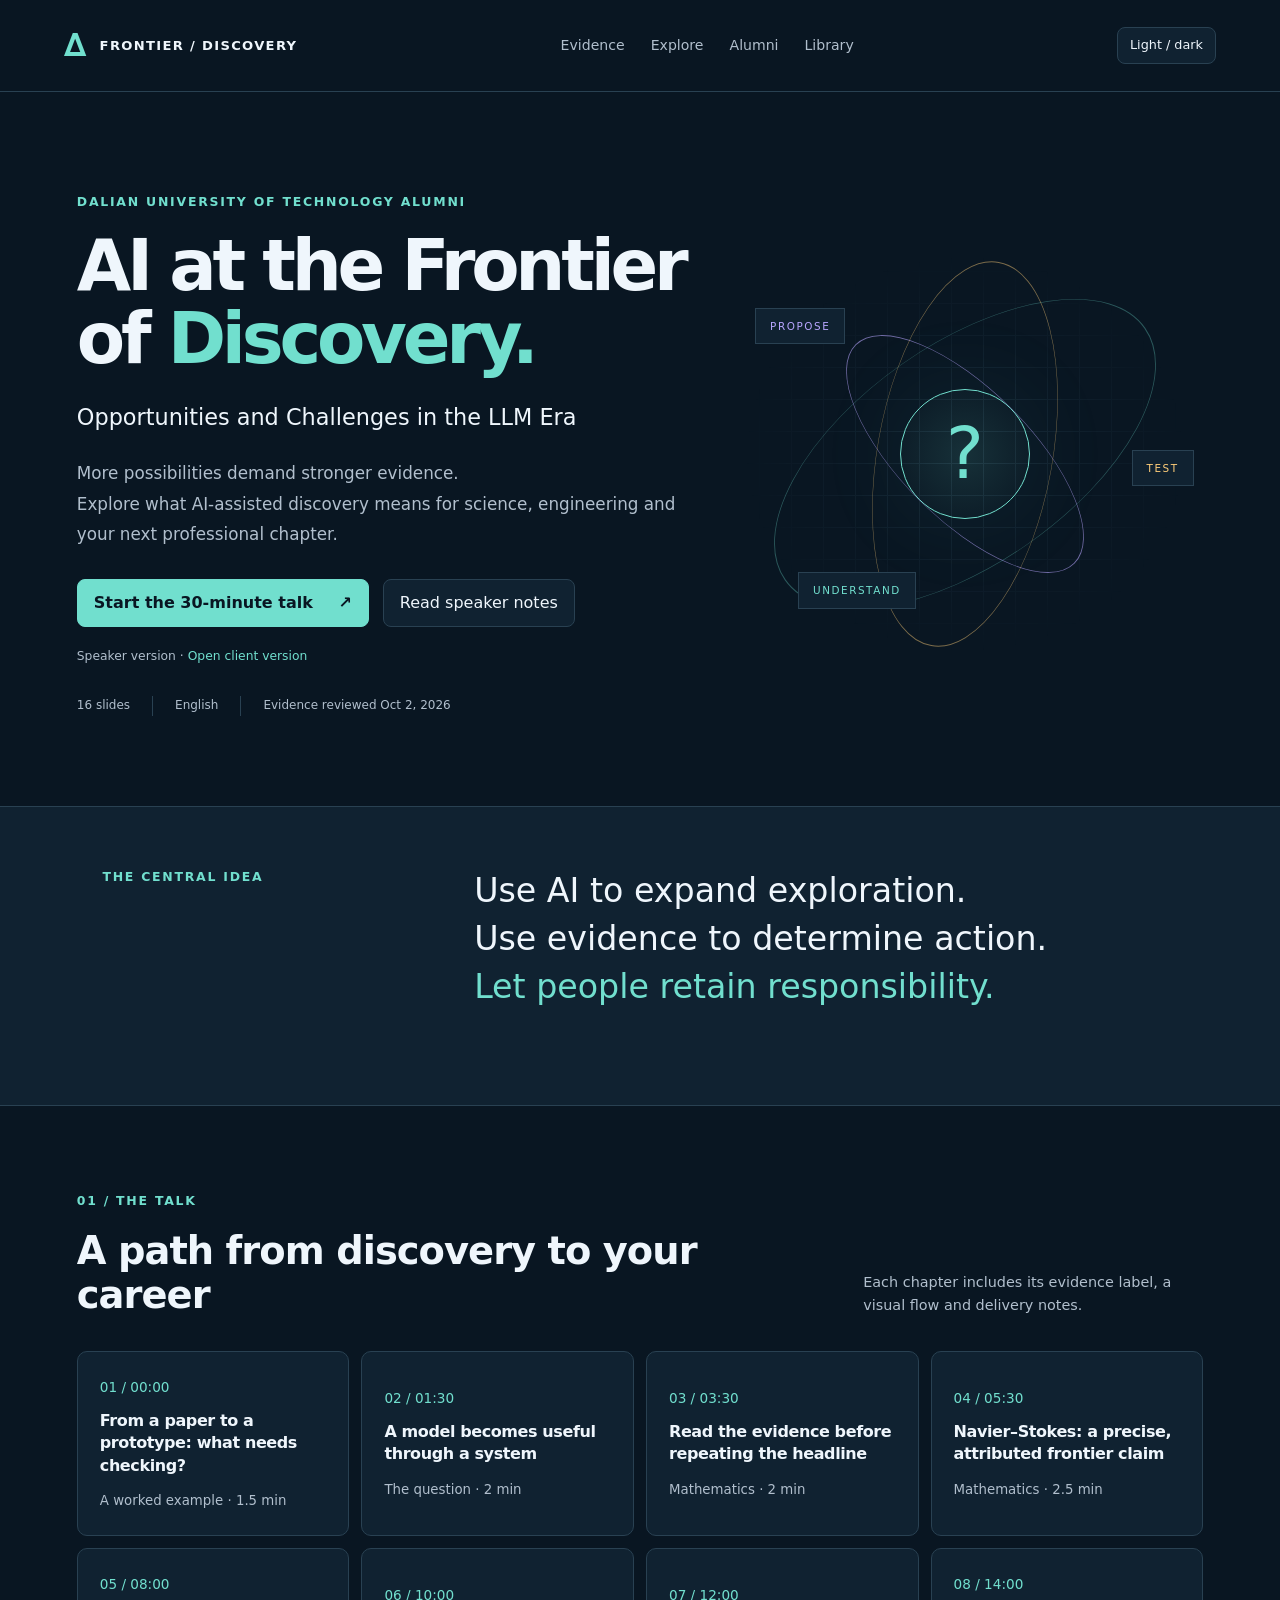
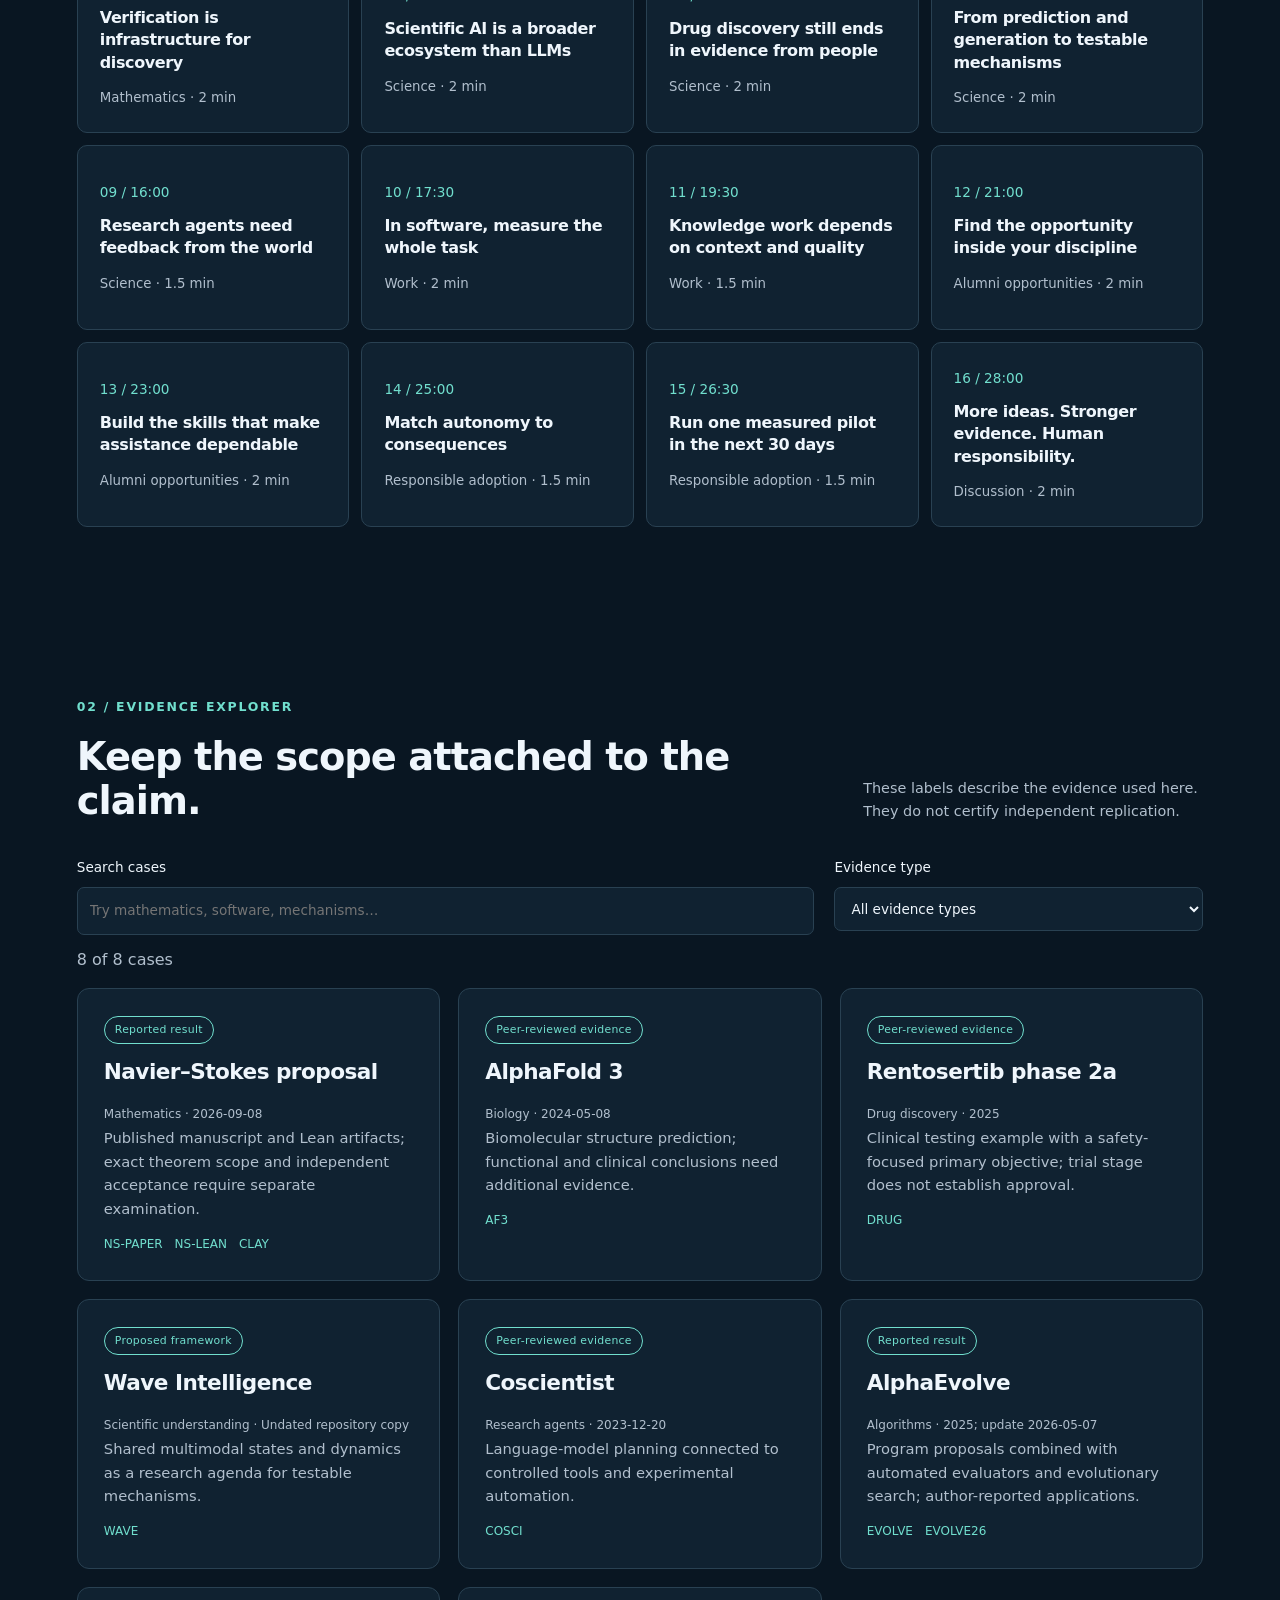
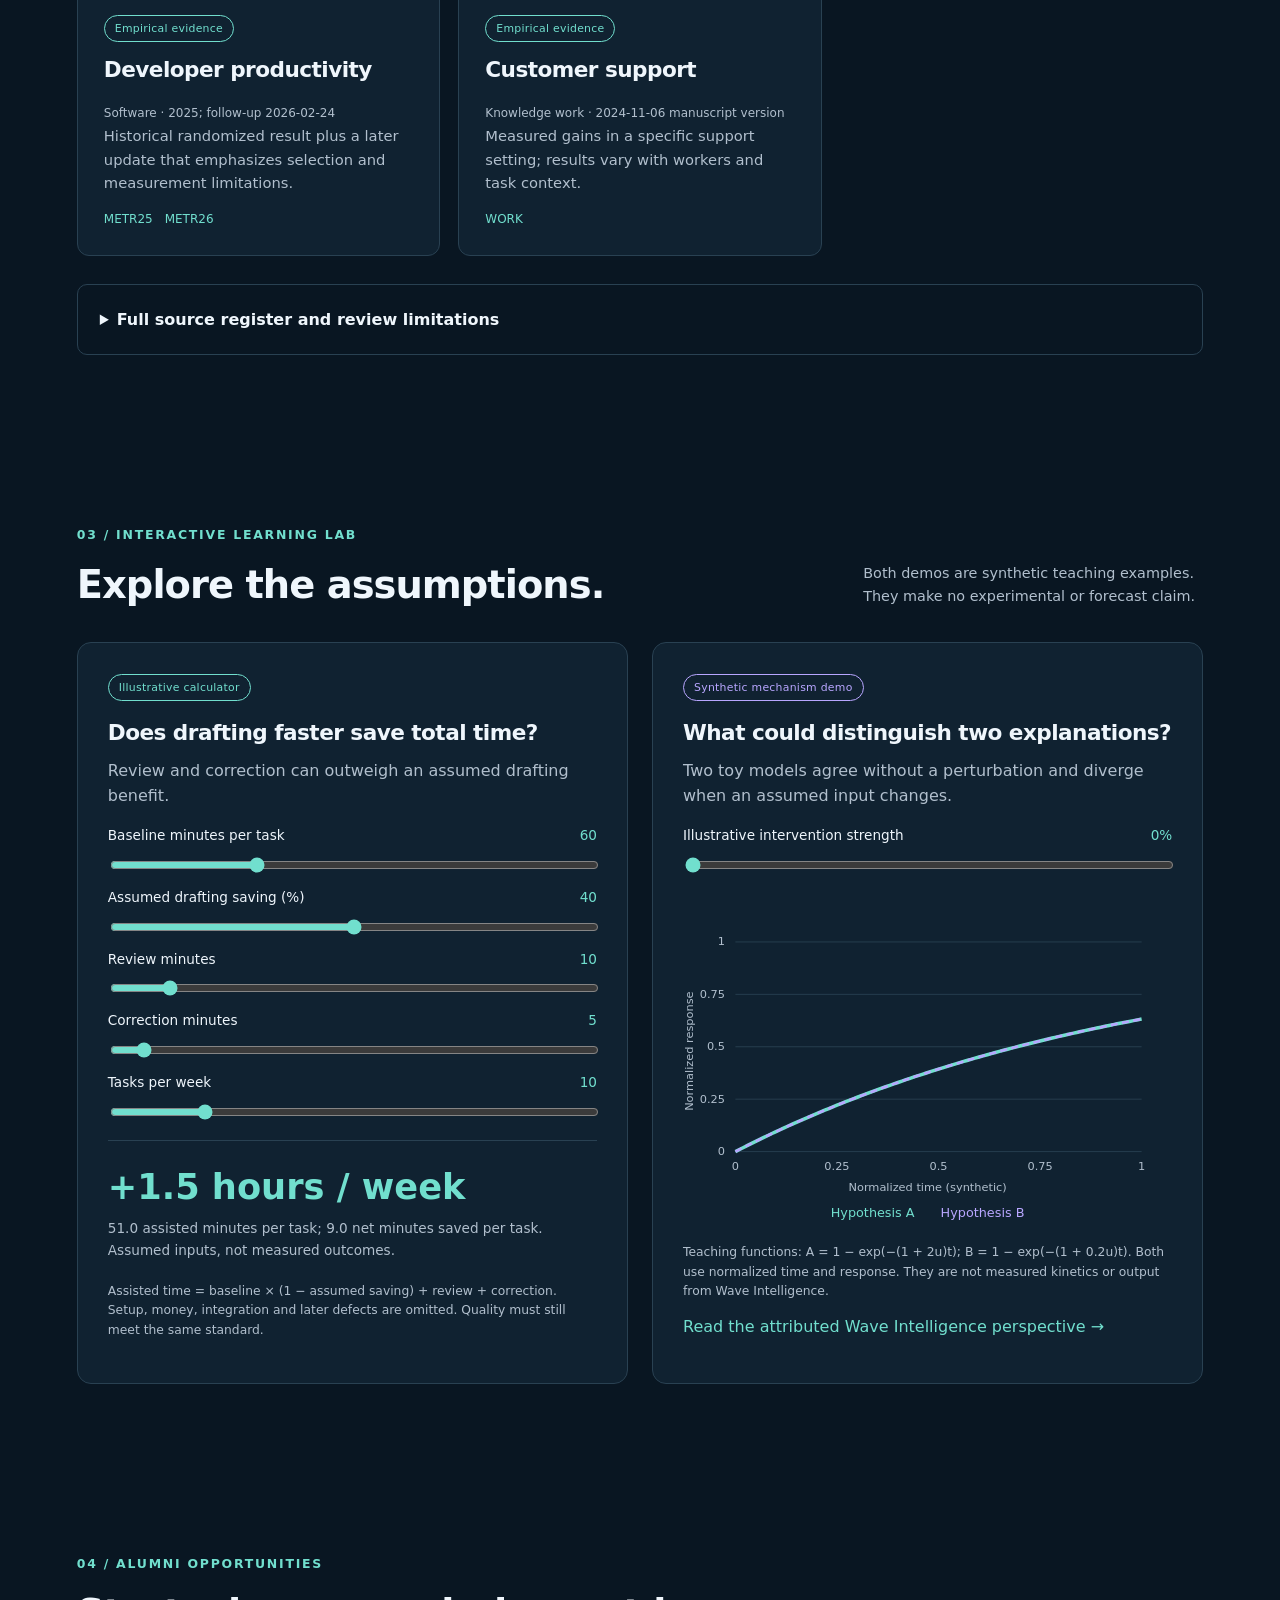
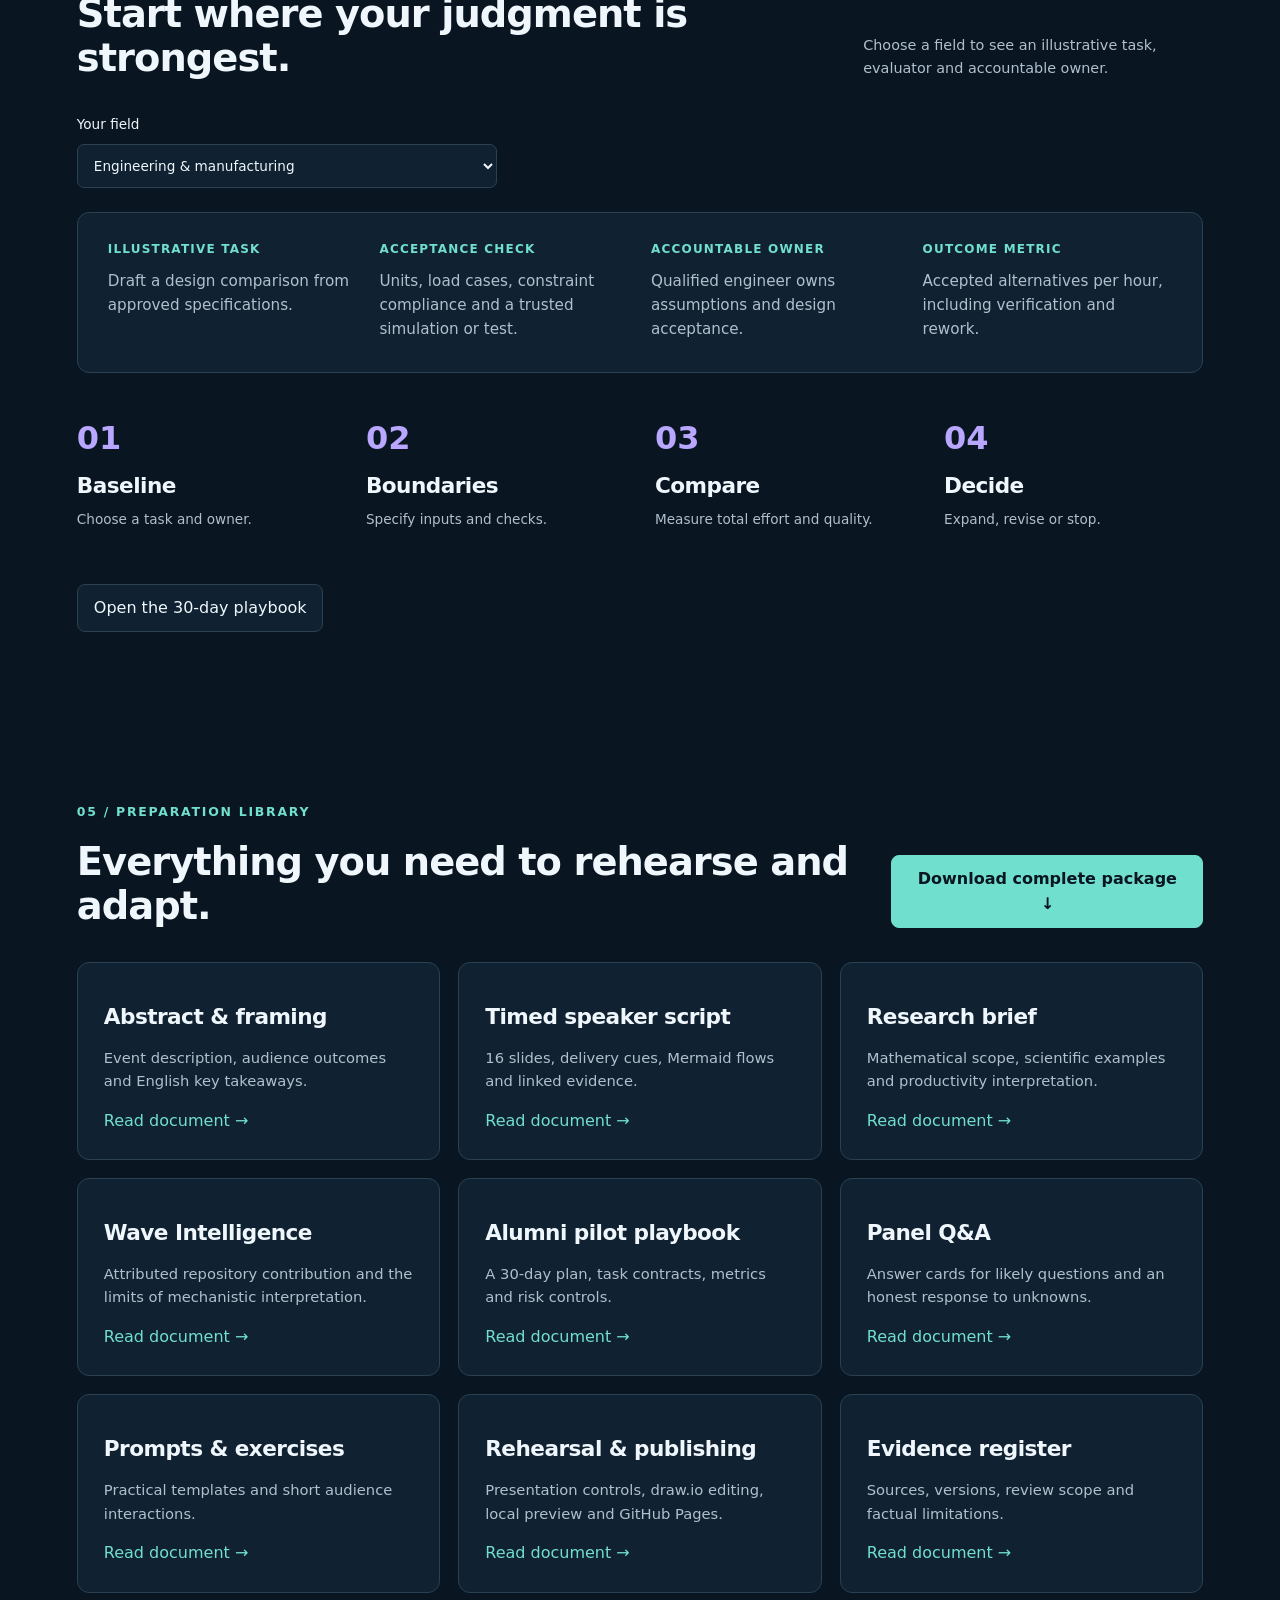
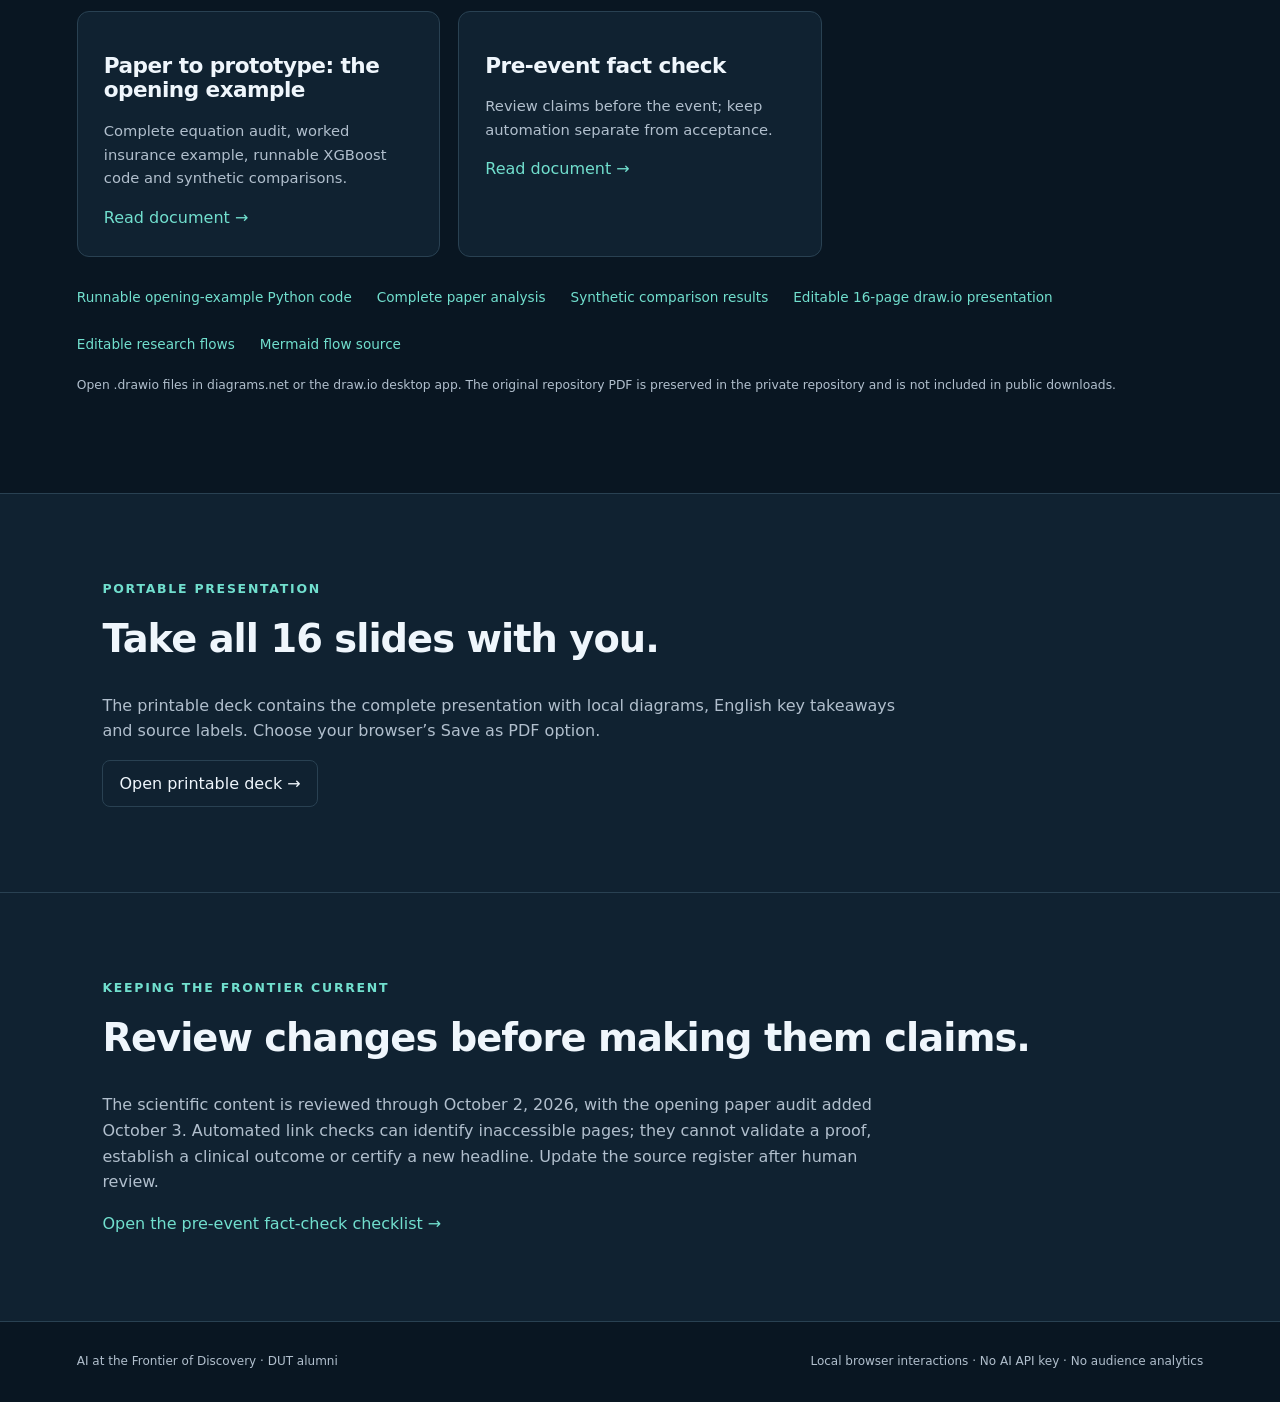
==== commit 4b8786b9: "Open talk with checked paper-to-prototype example and publish research companion" ====
--- a/public/index.html
+++ b/public/index.html
@@ -10,19 +10,19 @@
   <script defer src="assets/content.js"></script>
   <script defer src="assets/app.js"></script>
 </head>
-<body>
+<body data-presentation-version="speaker">
   <a class="skip" href="#main">Skip to content</a>
   <header class="topbar"><a class="brand" href="#home"><span class="brand-mark">∆</span> FRONTIER / DISCOVERY</a><nav aria-label="Main"><a href="#evidence">Evidence</a><a href="#lab">Explore</a><a href="#alumni">Alumni</a><a href="#library">Library</a></nav><button id="theme" aria-label="Toggle color theme">Light / dark</button></header>
   <main id="main">
-    <section class="hero" id="home"><div class="hero-copy"><p class="eyebrow">Dalian University of Technology alumni</p><h1>AI at the Frontier<br>of <span>Discovery.</span></h1><p class="subtitle">Opportunities and Challenges in the LLM Era</p><p class="hero-body">More possibilities demand stronger evidence.<br>Explore what AI-assisted discovery means for science, engineering and your next professional chapter.</p><div class="actions"><button class="primary" id="present">Start the 30-minute talk <span>↗</span></button><a class="button" href="read/01-speaker-notes.html">Read speaker notes</a></div><div class="metadata"><span>16 slides</span><span>English</span><span>Evidence reviewed <time datetime="2026-10-02">Oct 2, 2026</time></span></div></div><div class="hero-art" aria-hidden="true"><div class="orbit orbit-a"></div><div class="orbit orbit-b"></div><div class="orbit orbit-c"></div><div class="art-core">?</div><span class="art-tag tag-a">PROPOSE</span><span class="art-tag tag-b">TEST</span><span class="art-tag tag-c">UNDERSTAND</span><div class="art-grid"></div></div></section>
+    <section class="hero" id="home"><div class="hero-copy"><p class="eyebrow">Dalian University of Technology alumni</p><h1>AI at the Frontier<br>of <span>Discovery.</span></h1><p class="subtitle">Opportunities and Challenges in the LLM Era</p><p class="hero-body">More possibilities demand stronger evidence.<br>Explore what AI-assisted discovery means for science, engineering and your next professional chapter.</p><div class="actions"><button class="primary" id="present">Start the 30-minute talk <span>↗</span></button><a class="button" href="read/01-speaker-notes.html">Read speaker notes</a></div><p class="fineprint">Speaker version · <a href="client.html#slide-1">Open client version</a></p><div class="metadata"><span>16 slides</span><span>English</span><span>Evidence reviewed <time datetime="2026-10-02">Oct 2, 2026</time></span></div></div><div class="hero-art" aria-hidden="true"><div class="orbit orbit-a"></div><div class="orbit orbit-b"></div><div class="orbit orbit-c"></div><div class="art-core">?</div><span class="art-tag tag-a">PROPOSE</span><span class="art-tag tag-b">TEST</span><span class="art-tag tag-c">UNDERSTAND</span><div class="art-grid"></div></div></section>
     <section class="thesis"><p class="eyebrow">The central idea</p><p>Use AI to expand exploration.<br>Use evidence to determine action.<br><span>Let people retain responsibility.</span></p></section>
     <section id="talk" class="section"><div class="section-head"><div><p class="eyebrow">01 / The talk</p><h2>A path from discovery to your career</h2></div><p>Each chapter includes its evidence label, a visual flow and delivery notes.</p></div><div id="chapter-list" class="chapter-grid"></div></section>
     <section id="evidence" class="section"><div class="section-head"><div><p class="eyebrow">02 / Evidence explorer</p><h2>Keep the scope attached to the claim.</h2></div><p>These labels describe the evidence used here. They do not certify independent replication.</p></div><div class="filters"><label>Search cases<input id="evidence-search" type="search" placeholder="Try mathematics, software, mechanisms…"></label><label>Evidence type<select id="evidence-filter"><option value="all">All evidence types</option><option>Reported result</option><option>Peer-reviewed evidence</option><option>Proposed framework</option><option>Empirical evidence</option></select></label></div><p id="evidence-count" role="status"></p><div id="evidence-cards" class="card-grid"></div><details class="source-panel"><summary>Full source register and review limitations</summary><div id="source-register"></div><a href="read/08-evidence-register.html">Read the complete evidence register</a></details></section>
     <section id="lab" class="section"><div class="section-head"><div><p class="eyebrow">03 / Interactive learning lab</p><h2>Explore the assumptions.</h2></div><p>Both demos are synthetic teaching examples. They make no experimental or forecast claim.</p></div><div class="lab-grid"><article class="panel"><span class="badge">Illustrative calculator</span><h3>Does drafting faster save total time?</h3><p>Review and correction can outweigh an assumed drafting benefit.</p><form id="calculator"><label>Baseline minutes per task <output id="base-out">60</output><input id="base" type="range" min="10" max="180" value="60" step="5"></label><label>Assumed drafting saving (%) <output id="saving-out">40</output><input id="saving" type="range" min="0" max="80" value="40" step="5"></label><label>Review minutes <output id="review-out">10</output><input id="review" type="range" min="0" max="90" value="10" step="5"></label><label>Correction minutes <output id="correction-out">5</output><input id="correction" type="range" min="0" max="90" value="5" step="5"></label><label>Tasks per week <output id="volume-out">10</output><input id="volume" type="range" min="1" max="50" value="10"></label></form><div class="result" aria-live="polite"><strong id="net-hours"></strong><span id="net-detail"></span></div><p class="fineprint">Assisted time = baseline × (1 − assumed saving) + review + correction. Setup, money, integration and later defects are omitted. Quality must still meet the same standard.</p></article><article class="panel"><span class="badge purple">Synthetic mechanism demo</span><h3>What could distinguish two explanations?</h3><p>Two toy models agree without a perturbation and diverge when an assumed input changes.</p><label>Illustrative intervention strength <output id="intervention-out">0%</output><input id="intervention" type="range" min="0" max="100" value="0" step="10"></label><svg id="mechanism-chart" viewBox="0 0 560 330" role="img" aria-labelledby="chart-title chart-desc"><title id="chart-title">Two synthetic response curves</title><desc id="chart-desc">With no intervention, the selected analytic curves coincide. Increasing the synthetic intervention changes one response rate more than the other.</desc><g id="chart-drawing"></g></svg><p class="legend"><span class="legend-a">Hypothesis A</span><span class="legend-b">Hypothesis B</span></p><p class="fineprint">Teaching functions: A = 1 − exp(−(1 + 2u)t); B = 1 − exp(−(1 + 0.2u)t). Both use normalized time and response. They are not measured kinetics or output from Wave Intelligence.</p><a href="read/03-wave-intelligence.html">Read the attributed Wave Intelligence perspective →</a></article></div></section>
     <section id="alumni" class="section"><div class="section-head"><div><p class="eyebrow">04 / Alumni opportunities</p><h2>Start where your judgment is strongest.</h2></div><p>Choose a field to see an illustrative task, evaluator and accountable owner.</p></div><label class="career-label">Your field<select id="career-select"></select></label><div id="career-card" class="career-card" aria-live="polite"></div><div class="pilot-strip"><div><b>01</b><h3>Baseline</h3><p>Choose a task and owner.</p></div><div><b>02</b><h3>Boundaries</h3><p>Specify inputs and checks.</p></div><div><b>03</b><h3>Compare</h3><p>Measure total effort and quality.</p></div><div><b>04</b><h3>Decide</h3><p>Expand, revise or stop.</p></div></div><a class="button" href="read/04-alumni-playbook.html">Open the 30-day playbook</a></section>
-    <section id="library" class="section"><div class="section-head"><div><p class="eyebrow">05 / Preparation library</p><h2>Everything you need to rehearse and adapt.</h2></div><a class="button primary" href="downloads/talk-package.zip" download>Download complete package ↓</a></div><div id="document-list" class="card-grid"></div><div class="download-row"><a href="downloads/diagrams/presentation.drawio" download>Editable 16-page draw.io presentation</a><a href="downloads/diagrams/research-flows.drawio" download>Editable research flows</a><a href="downloads/diagrams/flows.md" download>Mermaid flow source</a></div><p class="fineprint">Open .drawio files in diagrams.net or the draw.io desktop app. The original repository PDF is preserved in the private repository and is not included in public downloads.</p></section>
+    <section id="library" class="section"><div class="section-head"><div><p class="eyebrow">05 / Preparation library</p><h2>Everything you need to rehearse and adapt.</h2></div><a class="button primary" href="downloads/talk-package.zip" download>Download complete package ↓</a></div><div id="document-list" class="card-grid"></div><div class="download-row"><a href="downloads/research/latent_space_zig_xgboost.py" download>Runnable opening-example Python code</a><a href="downloads/research/latent_space_zig_explained.md" download>Complete paper analysis</a><a href="downloads/research/results/comparison.csv" download>Synthetic comparison results</a><a href="downloads/diagrams/presentation.drawio" download>Editable 16-page draw.io presentation</a><a href="downloads/diagrams/research-flows.drawio" download>Editable research flows</a><a href="downloads/diagrams/flows.md" download>Mermaid flow source</a></div><p class="fineprint">Open .drawio files in diagrams.net or the draw.io desktop app. The original repository PDF is preserved in the private repository and is not included in public downloads.</p></section>
     <section class="section compact"><p class="eyebrow">Portable presentation</p><h2>Take all 16 slides with you.</h2><p>The printable deck contains the complete presentation with local diagrams, English key takeaways and source labels. Choose your browser’s Save as PDF option.</p><a class="button" href="print.html">Open printable deck →</a></section>
-    <section id="updates" class="section compact"><p class="eyebrow">Keeping the frontier current</p><h2>Review changes before making them claims.</h2><p>The scientific content is reviewed through October 2, 2026. Automated link checks can identify inaccessible pages; they cannot validate a proof, establish a clinical outcome or certify a new headline. Update the source register after human review.</p><a href="read/09-fact-check-checklist.html">Open the pre-event fact-check checklist →</a></section>
+    <section id="updates" class="section compact"><p class="eyebrow">Keeping the frontier current</p><h2>Review changes before making them claims.</h2><p>The scientific content is reviewed through October 2, 2026, with the opening paper audit added October 3. Automated link checks can identify inaccessible pages; they cannot validate a proof, establish a clinical outcome or certify a new headline. Update the source register after human review.</p><a href="read/09-fact-check-checklist.html">Open the pre-event fact-check checklist →</a></section>
   </main>
   <footer><span>AI at the Frontier of Discovery · DUT alumni</span><span>Local browser interactions · No AI API key · No audience analytics</span></footer>
   <dialog id="deck" aria-labelledby="slide-title"><div class="deck-shell"><div class="deck-top"><span id="slide-section"></span><div class="deck-tools"><button id="fullscreen">Fullscreen</button><button id="notes-toggle" aria-pressed="false">Speaker notes</button><button id="close-deck" aria-label="Close presentation">Close ×</button></div></div><div class="deck-content"><article id="slide" class="slide"><p id="slide-status" class="badge"></p><h2 id="slide-title"></h2><p id="slide-takeaway" class="slide-takeaway"></p><ul id="slide-points"></ul><img id="slide-flow" alt=""><p id="slide-caption" class="fineprint"></p><div id="slide-sources" class="slide-sources"></div></article><aside id="speaker-notes" hidden><h3>Delivery notes</h3><p id="slide-script"></p><p id="slide-cue"></p><a href="read/01-speaker-notes.html" target="_blank" rel="noopener">Open all notes in another window</a></aside></div><div class="deck-bottom"><button id="prev-slide" aria-label="Previous slide">← Previous</button><label class="slide-picker">Slide<select id="slide-select" aria-label="Choose slide"></select></label><div class="rehearsal"><span id="talk-time" role="timer">00:00 / 30:00</span><span id="pace">Ready to rehearse</span><button id="timer-toggle">Start timer</button><button id="timer-reset">Reset</button></div><button id="next-slide" aria-label="Next slide">Next →</button></div><div class="progress-track"><div id="slide-progress"></div></div><p class="keyboard-help">← → slides · N notes · Esc close · Timer starts only when you choose Start timer</p></div></dialog>
--- a/public/assets/style.css
+++ b/public/assets/style.css
@@ -6,3 +6,5 @@
 @media(max-height:800px) and (min-width:701px){.slide{padding-top:15px}.slide h2{font-size:2.5rem;margin:12px 0}.slide li{font-size:1.2rem;margin:5px 0}.slide ul{margin:12px 0}.slide img{max-height:130px}.slide-takeaway{font-size:1rem}.deck-shell{padding-top:15px;padding-bottom:15px}}
 @media(prefers-reduced-motion:reduce){html{scroll-behavior:auto}*{transition:none!important;animation:none!important}}
 @media print{body{background:#fff;color:#111;--text:#111;--muted:#333;--accent:#14584f;--line:#aaa;--surface:#fff;--surface2:#eee}.topbar,.hero-art,button,.filters,footer,.actions,.keyboard-help,.render-mermaid,.reader nav{display:none!important}.section,.hero,.thesis{padding:20px}.card,.panel,.chapter{break-inside:avoid}.card-grid,.chapter-grid{display:block}.card,.chapter{margin-bottom:15px}.reader main{max-width:none;margin:0;padding:0}.reader h2{break-after:avoid}.reader a{color:#14584f}.table-scroll{overflow:visible}dialog[open]{position:static;display:block;height:auto}.deck-shell{display:block}.deck-top,.deck-bottom,.progress-track,#speaker-notes{display:none!important}.deck-content,.slide{display:block;width:100%!important;overflow:visible}.slide img{background:#091622}.slide h2{font-size:30pt}.slide li{font-size:17pt}body:has(dialog[open])>header,body:has(dialog[open])>main,body:has(dialog[open])>footer{display:none!important}}
+
+.reader mjx-container[display="true"]{overflow-x:auto;overflow-y:hidden;padding:8px 0}.reader h2,.reader h3{scroll-margin-top:25px}
